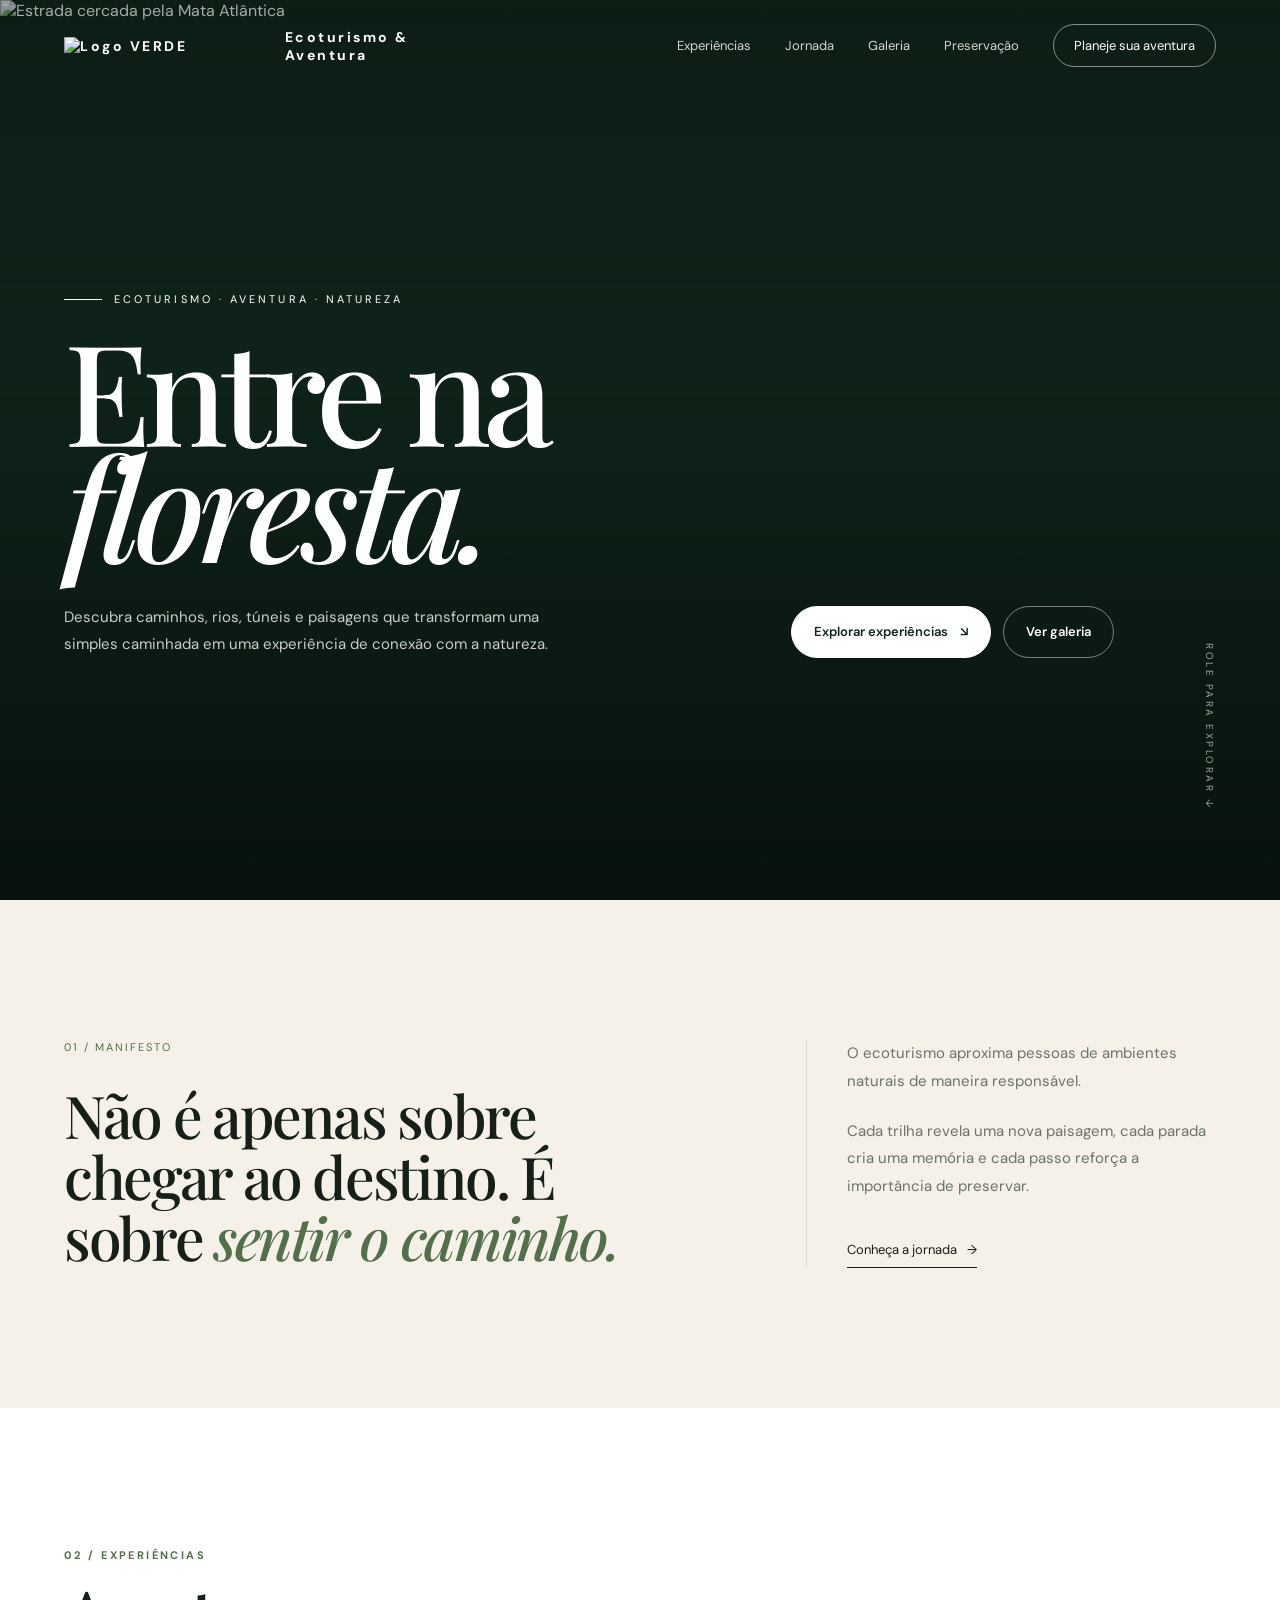
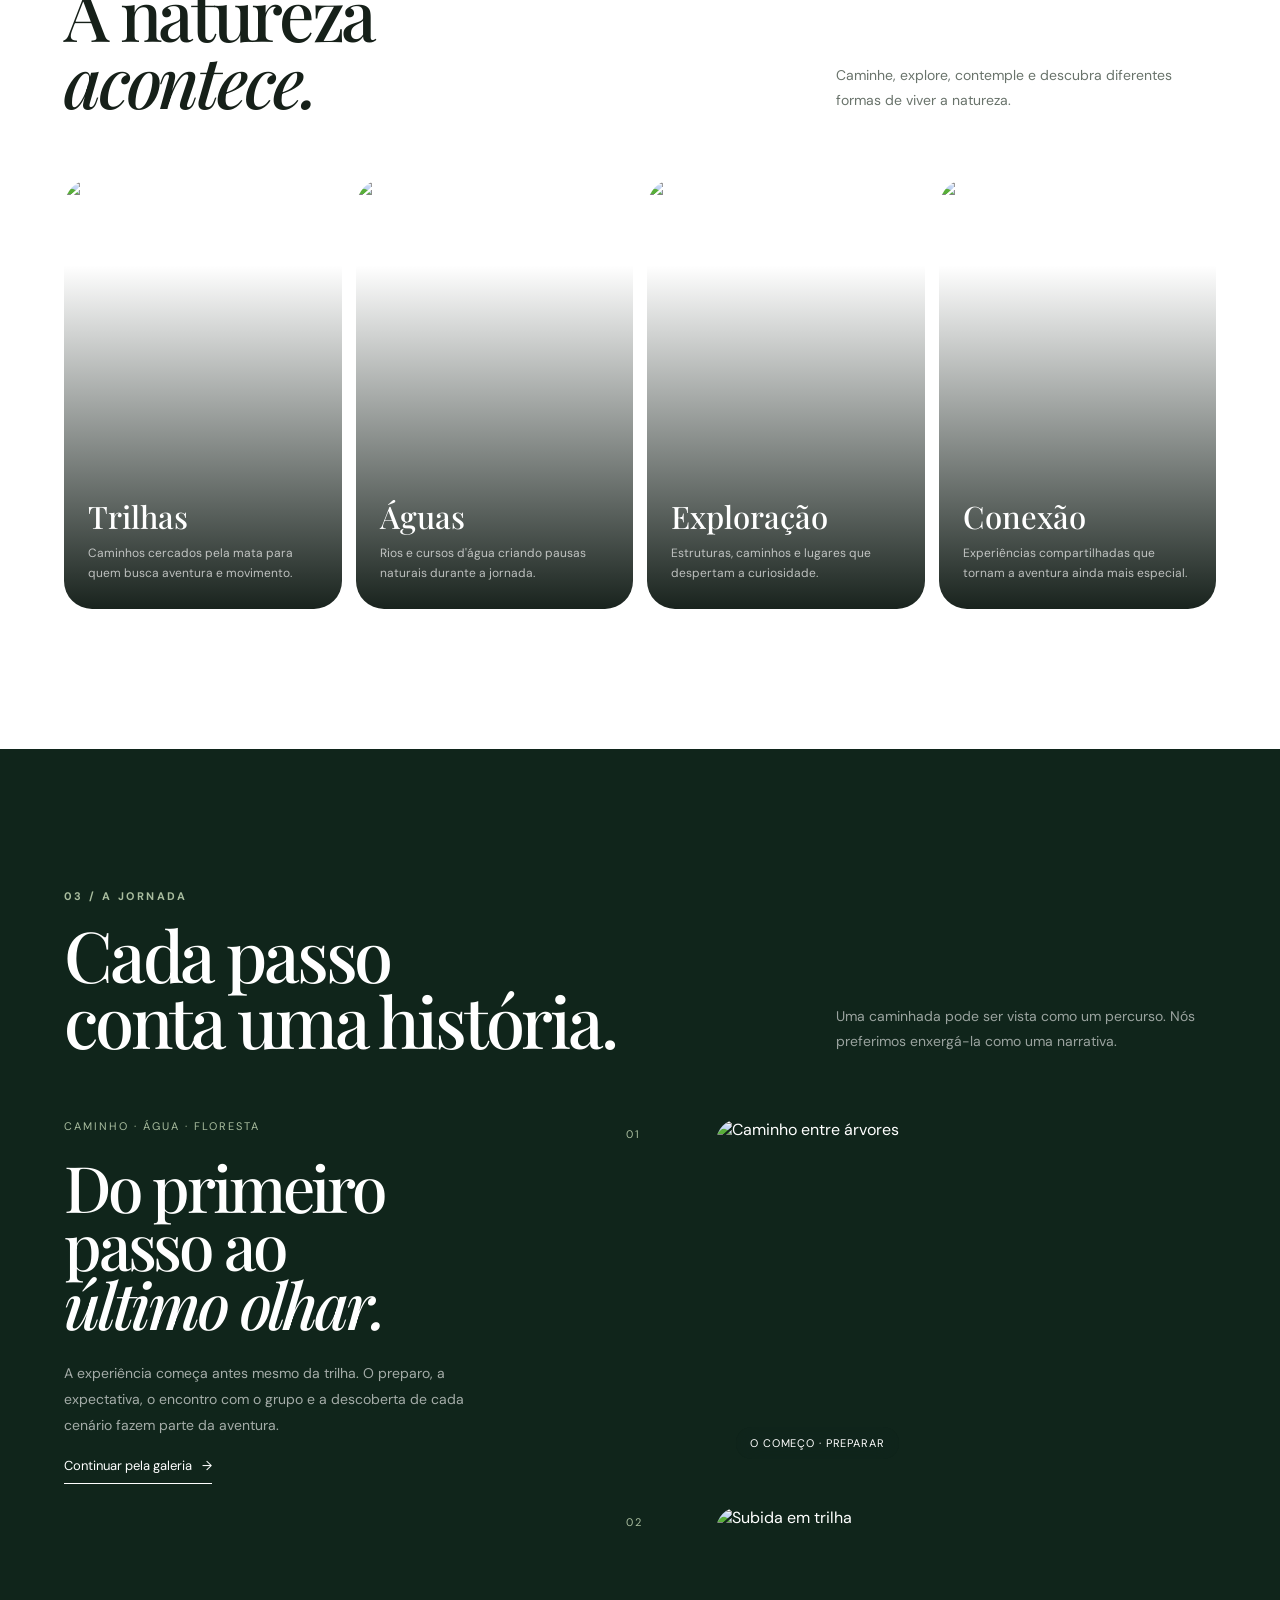
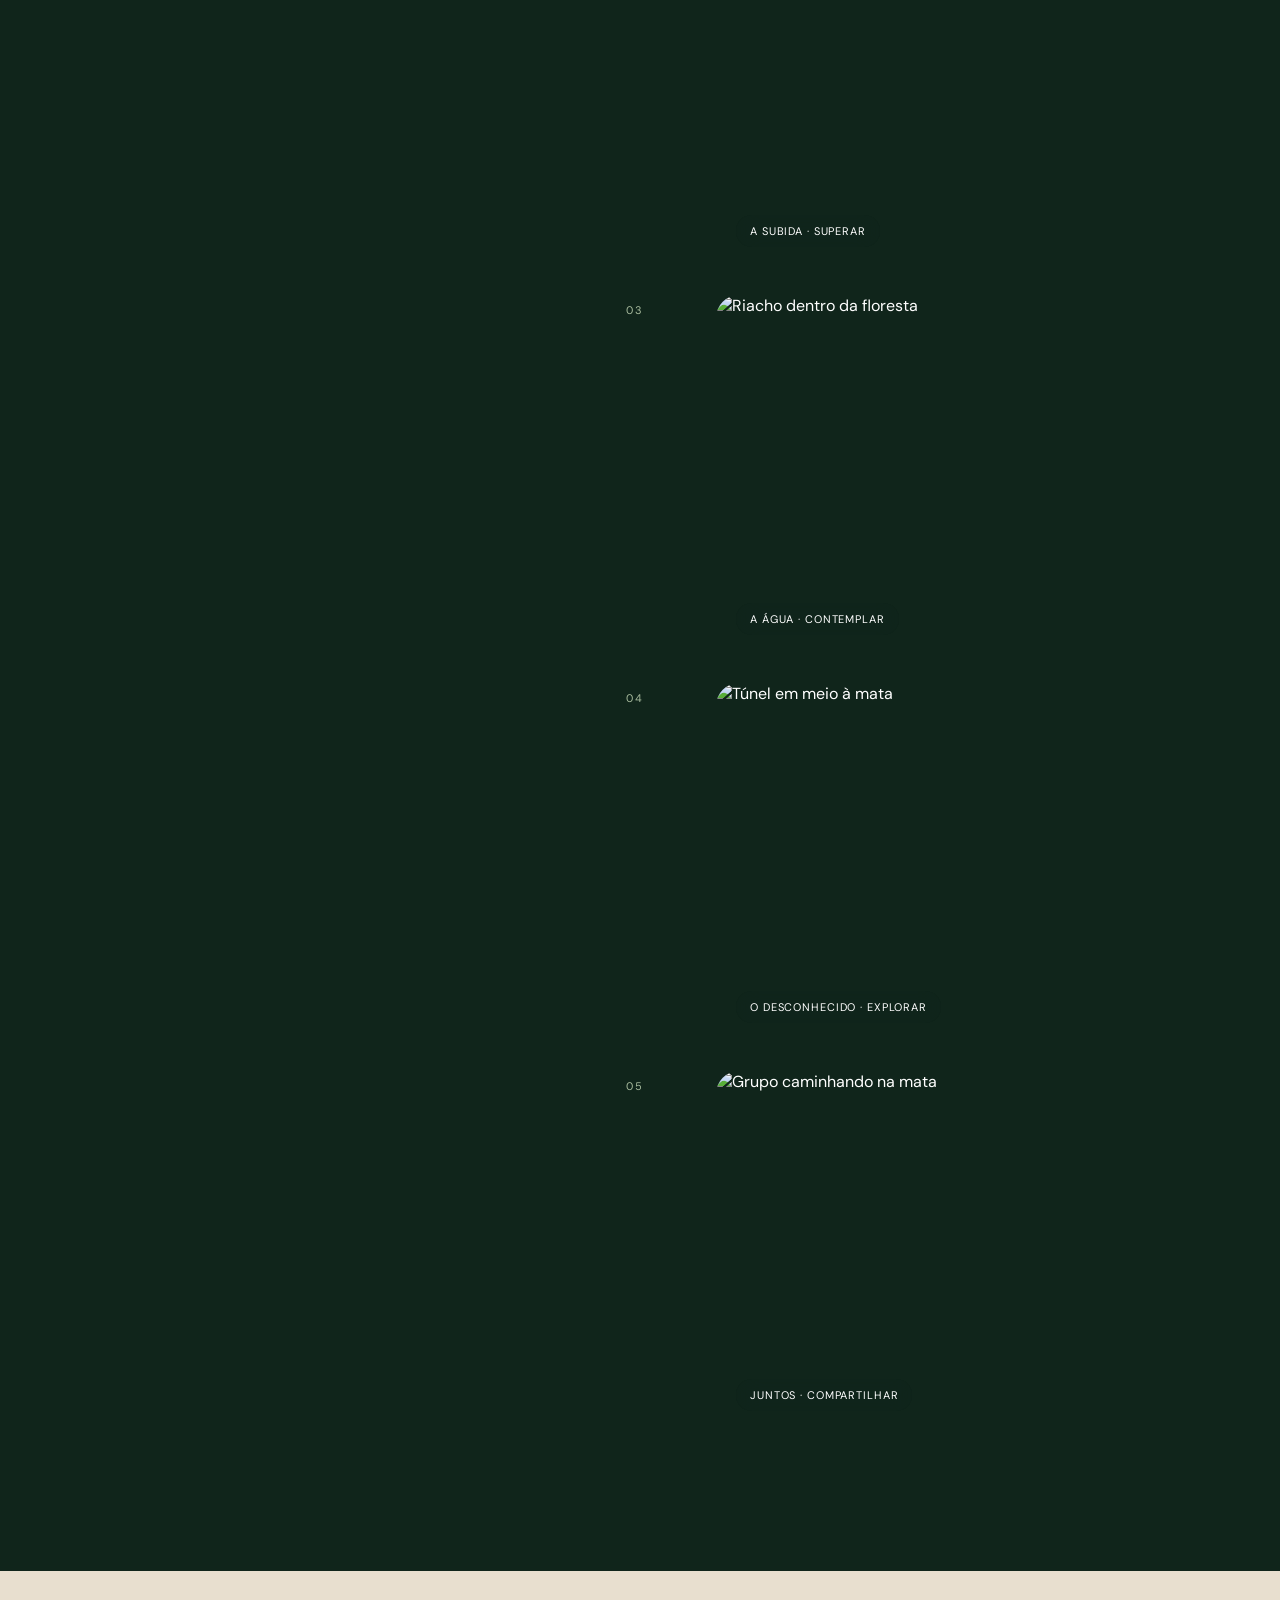
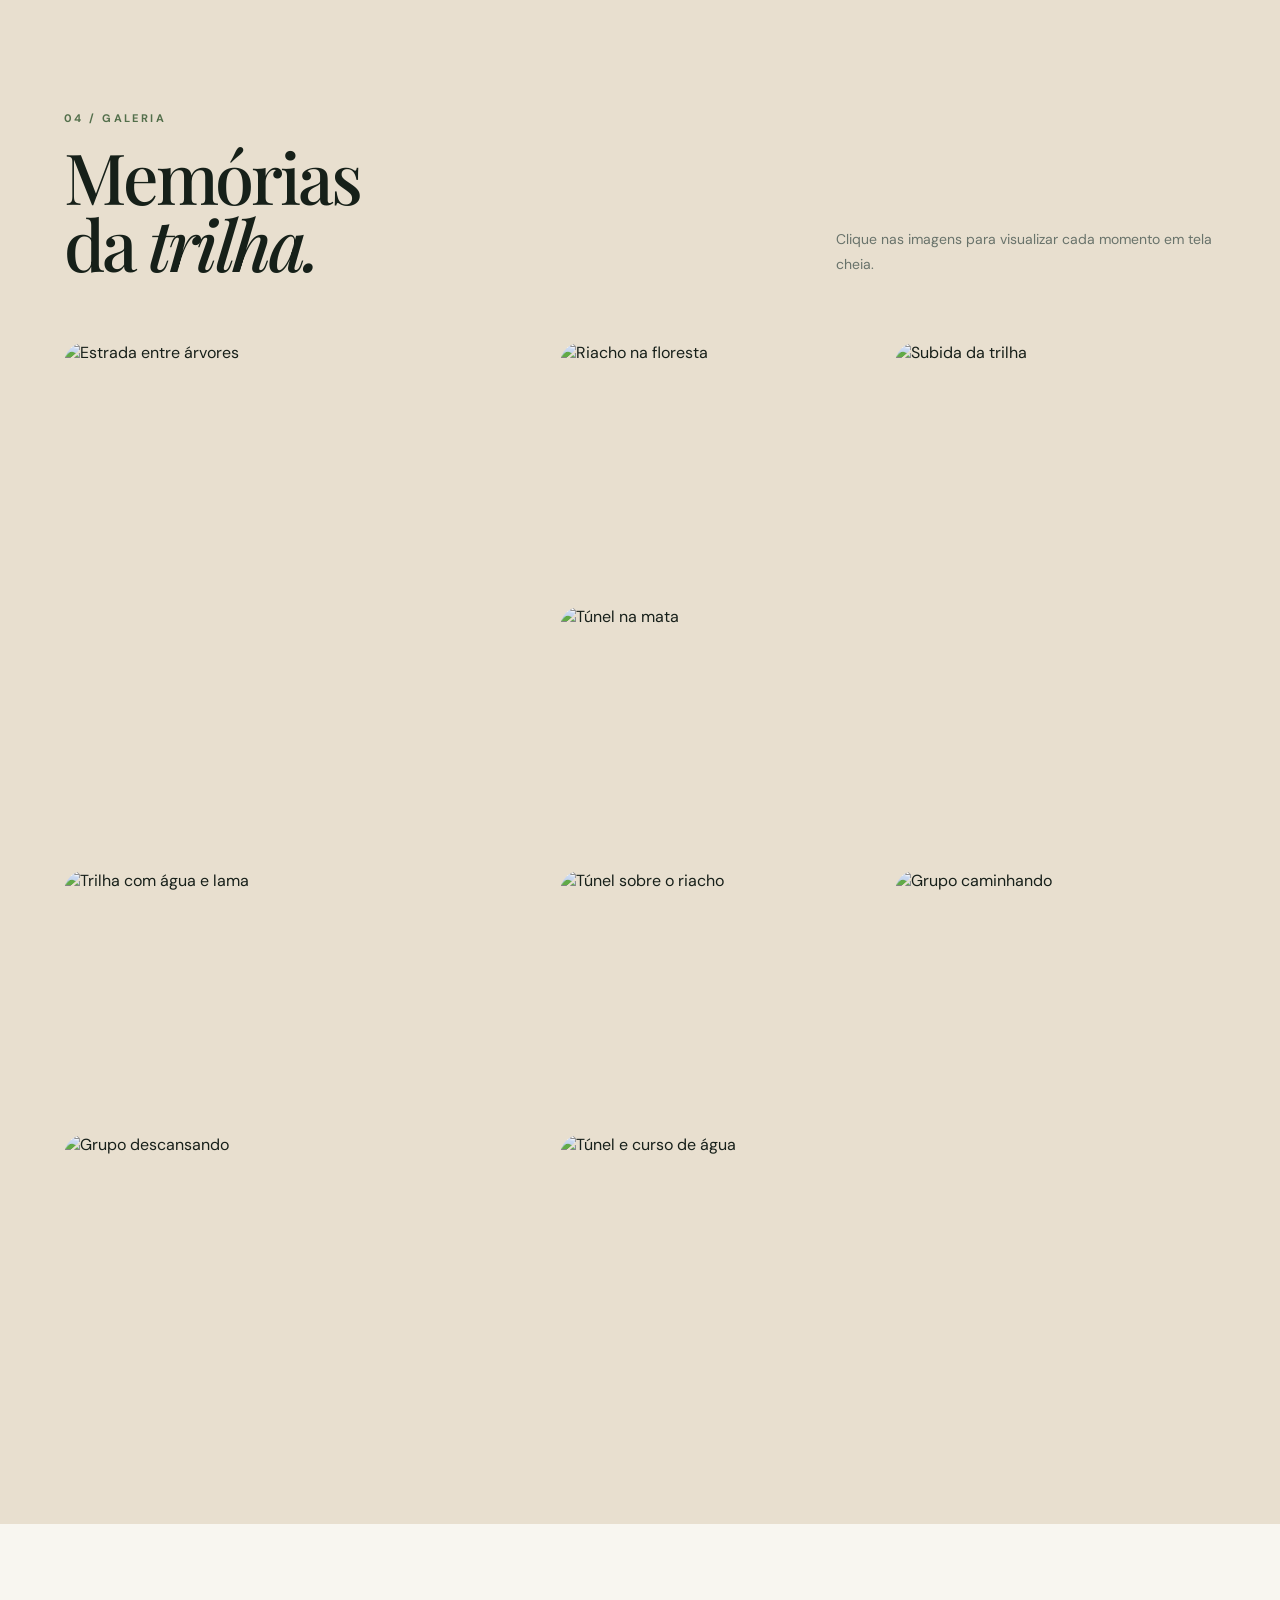
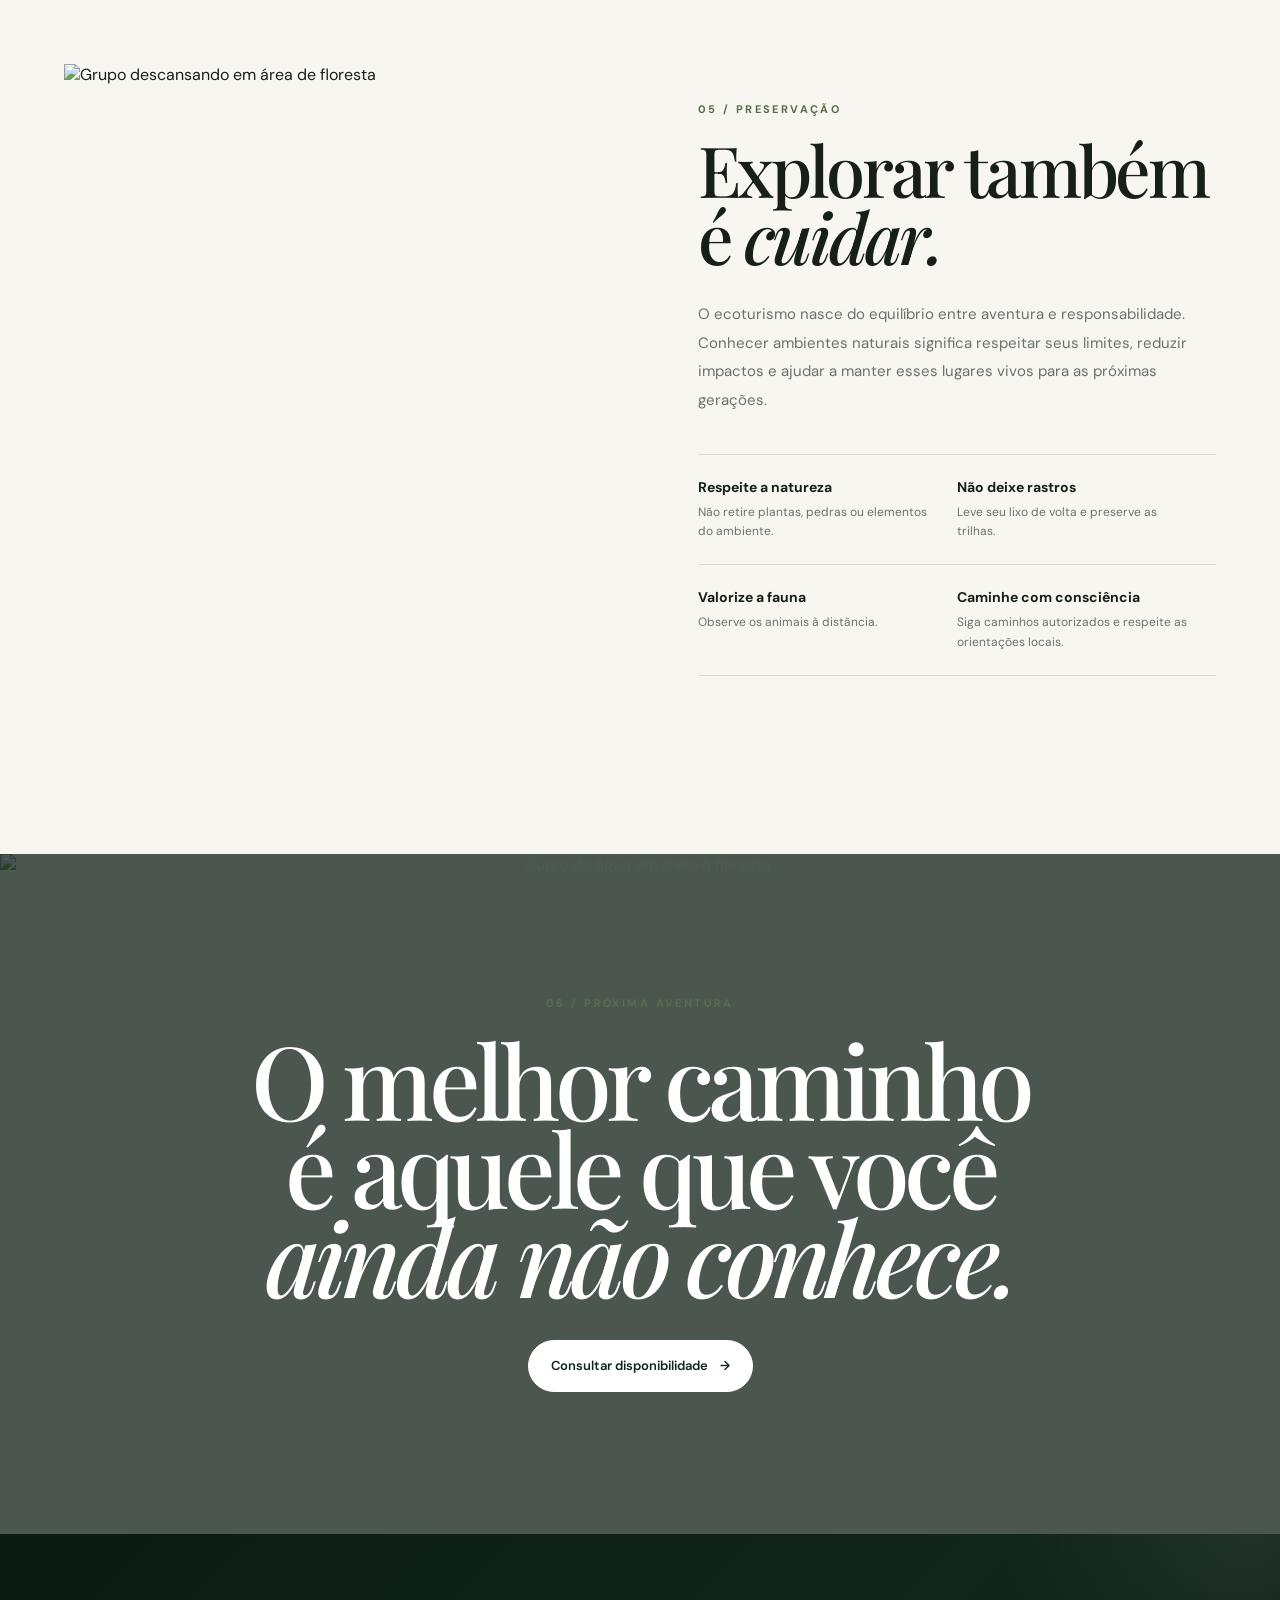
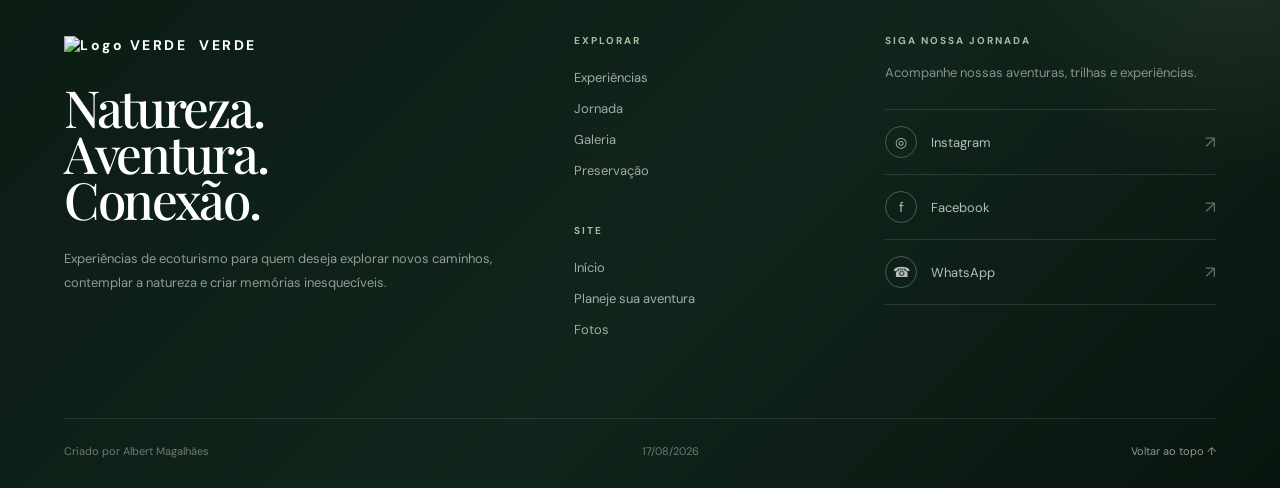
==== index.html @ 2cc03633 "Add files via upload" ====
<!DOCTYPE html>
<html lang="pt-BR">

<head>

  <meta charset="UTF-8">

  <meta name="viewport" content="width=device-width, initial-scale=1.0">

  <meta name="description"
    content="Explore experiências de ecoturismo, trilhas, aventura e natureza em meio à Mata Atlântica.">

  <meta name="theme-color" content="#10251b">

  <title>VERDE | Ecoturismo & Aventura</title>

  <!-- FONTES -->

  <link rel="preconnect" href="https://fonts.googleapis.com">

  <link rel="preconnect" href="https://fonts.gstatic.com" crossorigin>

  <link
    href="https://fonts.googleapis.com/css2?family=DM+Sans:wght@400;500;600;700&family=Playfair+Display:ital,wght@0,500;0,600;1,500;1,600&display=swap"
    rel="stylesheet">

  <!-- CSS -->

  <link rel="stylesheet" href="style.css">

</head>


<body>


  <!-- =====================================================
     HEADER
===================================================== -->

  <header class="header" id="header">

    <div class="container header-container">

      <a href="#inicio" class="logo">
        <img src="assets/images/logo_mobile.png" alt="Logo VERDE" class="logo-image">

        <span>Ecoturismo & Aventura
        </span>
      </a>


      <nav class="navigation" id="navigation">

        <a href="#experiencias">
          Experiências
        </a>

        <a href="#jornada">
          Jornada
        </a>

        <a href="#galeria">
          Galeria
        </a>

        <a href="#preservacao">
          Preservação
        </a>

        <a href="#" class="navigation-button" id="open-calendar">
          Planeje sua aventura
        </a>

      </nav>


      <button class="menu-button" id="menu-button" type="button" aria-label="Abrir menu" aria-expanded="false">
        ☰
      </button>

    </div>

  </header>



  <main>


    <!-- =====================================================
     HERO
===================================================== -->

    <section class="hero" id="inicio">

      <div class="hero-background">

        <img src="assets/images/trilha-01.jpeg" alt="Estrada cercada pela Mata Atlântica">

      </div>


      <div class="hero-overlay"></div>


      <div class="container hero-container">

        <div class="hero-content reveal">

          <span class="eyebrow">
            Ecoturismo · Aventura · Natureza
          </span>


          <h1>
            Entre na
            <br>
            <em>floresta.</em>
          </h1>


          <div class="hero-bottom">

            <p class="hero-description">
              Descubra caminhos, rios, túneis e paisagens
              que transformam uma simples caminhada em uma
              experiência de conexão com a natureza.
            </p>


            <div class="hero-actions">

              <a href="#experiencias" class="button button-primary">
                Explorar experiências
                <span>↘</span>
              </a>


              <a href="#galeria" class="button button-outline">
                Ver galeria
              </a>

            </div>

          </div>

        </div>

      </div>


      <div class="scroll-indicator">
        Role para explorar ↓
      </div>

    </section>



    <!-- =====================================================
     MANIFESTO
===================================================== -->

    <section class="manifesto">

      <div class="container manifesto-container reveal">

        <div class="manifesto-content">

          <span class="section-number">
            01 / MANIFESTO
          </span>


          <h2>
            Não é apenas sobre chegar ao destino.
            É sobre
            <em>sentir o caminho.</em>
          </h2>

        </div>


        <div class="manifesto-description">

          <p>
            O ecoturismo aproxima pessoas de ambientes
            naturais de maneira responsável.
          </p>

          <p>
            Cada trilha revela uma nova paisagem,
            cada parada cria uma memória e cada passo
            reforça a importância de preservar.
          </p>


          <a href="#jornada" class="text-link">
            Conheça a jornada
            <span>→</span>
          </a>

        </div>

      </div>

    </section>



    <!-- =====================================================
     EXPERIÊNCIAS
===================================================== -->

    <section class="experiences" id="experiencias">

      <div class="container">

        <div class="section-header reveal">

          <div>

            <span class="section-label">
              02 / Experiências
            </span>

            <h2 class="section-title">
              A natureza
              <br>
              <em>acontece.</em>
            </h2>

          </div>


          <p class="section-description">
            Caminhe, explore, contemple e descubra
            diferentes formas de viver a natureza.
          </p>

        </div>


        <div class="experience-grid">


          <article class="experience-card reveal">

            <div class="experience-image">

              <img src="assets/images/trilha-03.jpeg" alt="Caminhantes realizando uma trilha">

            </div>

            <div class="experience-overlay"></div>

            <span class="experience-number">
              01
            </span>

            <span class="experience-arrow">
              ↗
            </span>

            <div class="experience-content">

              <h3>Trilhas</h3>

              <p>
                Caminhos cercados pela mata para
                quem busca aventura e movimento.
              </p>

            </div>

          </article>



          <article class="experience-card reveal">

            <div class="experience-image">

              <img src="assets/images/trilha-02.jpeg" alt="Riacho em meio à floresta">

            </div>

            <div class="experience-overlay"></div>

            <span class="experience-number">
              02
            </span>

            <span class="experience-arrow">
              ↗
            </span>

            <div class="experience-content">

              <h3>Águas</h3>

              <p>
                Rios e cursos d'água criando pausas
                naturais durante a jornada.
              </p>

            </div>

          </article>



          <article class="experience-card reveal">

            <div class="experience-image">

              <img src="assets/images/trilha-04.jpeg" alt="Túnel em meio à vegetação">

            </div>

            <div class="experience-overlay"></div>

            <span class="experience-number">
              03
            </span>

            <span class="experience-arrow">
              ↗
            </span>

            <div class="experience-content">

              <h3>Exploração</h3>

              <p>
                Estruturas, caminhos e lugares
                que despertam a curiosidade.
              </p>

            </div>

          </article>



          <article class="experience-card reveal">

            <div class="experience-image">

              <img src="assets/images/trilha-07.jpeg" alt="Grupo caminhando pela floresta">

            </div>

            <div class="experience-overlay"></div>

            <span class="experience-number">
              04
            </span>

            <span class="experience-arrow">
              ↗
            </span>

            <div class="experience-content">

              <h3>Conexão</h3>

              <p>
                Experiências compartilhadas que
                tornam a aventura ainda mais especial.
              </p>

            </div>

          </article>

        </div>

      </div>

    </section>



    <!-- =====================================================
     JORNADA
===================================================== -->

    <section class="journey" id="jornada">

      <div class="container">

        <div class="section-header reveal">

          <div>

            <span class="section-label">
              03 / A Jornada
            </span>

            <h2 class="section-title">
              Cada passo
              <br>
              conta uma história.
            </h2>

          </div>


          <p class="section-description">
            Uma caminhada pode ser vista como um percurso.
            Nós preferimos enxergá-la como uma narrativa.
          </p>

        </div>


        <div class="journey-grid">


          <div class="journey-introduction reveal">

            <span class="journey-meta">
              CAMINHO · ÁGUA · FLORESTA
            </span>

            <h2>
              Do primeiro
              <br>
              passo ao
              <br>
              <em>último olhar.</em>
            </h2>

            <p>
              A experiência começa antes mesmo da trilha.
              O preparo, a expectativa, o encontro com o
              grupo e a descoberta de cada cenário fazem
              parte da aventura.
            </p>

            <a href="#galeria" class="journey-link">
              Continuar pela galeria
              <span>→</span>
            </a>

          </div>


          <div class="journey-timeline">


            <article class="journey-item">

              <span class="journey-number">01</span>

              <div class="journey-image">

                <img src="assets/images/trilha-01.jpeg" alt="Caminho entre árvores">

                <span>
                  O começo · Preparar
                </span>

              </div>

            </article>



            <article class="journey-item">

              <span class="journey-number">02</span>

              <div class="journey-image">

                <img src="assets/images/trilha-03.jpeg" alt="Subida em trilha">

                <span>
                  A subida · Superar
                </span>

              </div>

            </article>



            <article class="journey-item">

              <span class="journey-number">03</span>

              <div class="journey-image">

                <img src="assets/images/trilha-02.jpeg" alt="Riacho dentro da floresta">

                <span>
                  A água · Contemplar
                </span>

              </div>

            </article>



            <article class="journey-item">

              <span class="journey-number">04</span>

              <div class="journey-image">

                <img src="assets/images/trilha-04.jpeg" alt="Túnel em meio à mata">

                <span>
                  O desconhecido · Explorar
                </span>

              </div>

            </article>



            <article class="journey-item">

              <span class="journey-number">05</span>

              <div class="journey-image">

                <img src="assets/images/trilha-07.jpeg" alt="Grupo caminhando na mata">

                <span>
                  Juntos · Compartilhar
                </span>

              </div>

            </article>

          </div>

        </div>

      </div>

    </section>



    <!-- =====================================================
     GALERIA
===================================================== -->

    <section class="gallery" id="galeria">

      <div class="container">

        <div class="section-header reveal">

          <div>

            <span class="section-label">
              04 / Galeria
            </span>

            <h2 class="section-title">
              Memórias
              <br>
              da <em>trilha.</em>
            </h2>

          </div>


          <p class="section-description">
            Clique nas imagens para visualizar
            cada momento em tela cheia.
          </p>

        </div>


        <div class="gallery-grid">


          <figure class="gallery-item">

            <img src="assets/images/trilha-01.jpeg" alt="Estrada entre árvores">

            <figcaption>Caminho</figcaption>

          </figure>


          <figure class="gallery-item">

            <img src="assets/images/trilha-02.jpeg" alt="Riacho na floresta">

            <figcaption>Água</figcaption>

          </figure>


          <figure class="gallery-item">

            <img src="assets/images/trilha-03.jpeg" alt="Subida da trilha">

            <figcaption>Aventura</figcaption>

          </figure>


          <figure class="gallery-item">

            <img src="assets/images/trilha-04.jpeg" alt="Túnel na mata">

            <figcaption>Exploração</figcaption>

          </figure>


          <figure class="gallery-item">

            <img src="assets/images/trilha-05.jpeg" alt="Trilha com água e lama">

            <figcaption>Desafio</figcaption>

          </figure>


          <figure class="gallery-item">

            <img src="assets/images/trilha-06.jpeg" alt="Túnel sobre o riacho">

            <figcaption>Descoberta</figcaption>

          </figure>


          <figure class="gallery-item">

            <img src="assets/images/trilha-07.jpeg" alt="Grupo caminhando">

            <figcaption>Conexão</figcaption>

          </figure>


          <figure class="gallery-item">

            <img src="assets/images/trilha-08.jpeg" alt="Grupo descansando">

            <figcaption>Pausa</figcaption>

          </figure>


          <figure class="gallery-item">

            <img src="assets/images/trilha-09.jpeg" alt="Túnel e curso de água">

            <figcaption>Natureza</figcaption>

          </figure>

        </div>

      </div>

    </section>



    <!-- =====================================================
     PRESERVAÇÃO
===================================================== -->

    <section class="preservation" id="preservacao">

      <div class="container preservation-container">


        <div class="preservation-image reveal">

          <img src="assets/images/trilha-08.jpeg" alt="Grupo descansando em área de floresta">

        </div>


        <div class="preservation-content reveal">

          <span class="section-label">
            05 / Preservação
          </span>

          <h2 class="section-title">
            Explorar também é
            <em>cuidar.</em>
          </h2>

          <p>
            O ecoturismo nasce do equilíbrio entre aventura
            e responsabilidade. Conhecer ambientes naturais
            significa respeitar seus limites, reduzir impactos
            e ajudar a manter esses lugares vivos para as
            próximas gerações.
          </p>


          <div class="principles">


            <article class="principle">

              <h3>
                Respeite a natureza
              </h3>

              <p>
                Não retire plantas, pedras ou elementos
                do ambiente.
              </p>

            </article>


            <article class="principle">

              <h3>
                Não deixe rastros
              </h3>

              <p>
                Leve seu lixo de volta e preserve
                as trilhas.
              </p>

            </article>


            <article class="principle">

              <h3>
                Valorize a fauna
              </h3>

              <p>
                Observe os animais à distância.
              </p>

            </article>


            <article class="principle">

              <h3>
                Caminhe com consciência
              </h3>

              <p>
                Siga caminhos autorizados e respeite
                as orientações locais.
              </p>

            </article>

          </div>

        </div>

      </div>

    </section>



    <!-- =====================================================
     CTA
===================================================== -->

    <section class="cta">

      <div class="cta-background">

        <img src="assets/images/trilha-06.jpeg" alt="Curso de água em meio à floresta">

      </div>


      <div class="cta-overlay"></div>


      <div class="container cta-container">

        <span class="section-label">
          06 / Próxima aventura
        </span>


        <h2>
          O melhor caminho
          <br>
          é aquele que você
          <br>
          <em>ainda não conhece.</em>
        </h2>


        <button class="button button-primary" id="open-calendar-cta" type="button">
          Consultar disponibilidade
          <span>→</span>
        </button>

      </div>

    </section>

  </main>



  <!-- =====================================================
     FOOTER
===================================================== -->

<footer class="footer">

    <div class="container">

        <div class="footer-main">

            <!-- MARCA -->
            <div class="footer-brand">

                <a href="#inicio" class="logo">
                    <img
                        src="assets/images/logo.png"
                        alt="Logo VERDE"
                        class="logo-image"
                    >

                    <span>VERDE</span>
                </a>

                <h2>
                    Natureza.
                    <br>
                    Aventura.
                    <br>
                    Conexão.
                </h2>

                <p>
                    Experiências de ecoturismo para quem deseja
                    explorar novos caminhos, contemplar a natureza
                    e criar memórias inesquecíveis.
                </p>

            </div>


            <!-- NAVEGAÇÃO -->
            <div class="footer-navigation">

                <div class="footer-column">

                    <span class="footer-title">
                        Explorar
                    </span>

                    <a href="#experiencias">
                        Experiências
                    </a>

                    <a href="#jornada">
                        Jornada
                    </a>

                    <a href="#galeria">
                        Galeria
                    </a>

                    <a href="#preservacao">
                        Preservação
                    </a>

                </div>


                <div class="footer-column">

                    <span class="footer-title">
                        Site
                    </span>

                    <a href="#inicio">
                        Início
                    </a>

                    <a href="#contato">
                        Planeje sua aventura
                    </a>

                    <a href="#galeria">
                        Fotos
                    </a>

                </div>

            </div>


            <!-- REDES SOCIAIS -->
            <div class="footer-social">

                <span class="footer-title">
                    Siga nossa jornada
                </span>

                <p>
                    Acompanhe nossas aventuras,
                    trilhas e experiências.
                </p>


                <div class="social-links">

                    <a
                        href="https://www.instagram.com/omg_its_binho/"
                        target="_blank"
                        rel="noopener noreferrer"
                        aria-label="Instagram"
                        class="social-link"
                    >
                        <span class="social-icon">
                            ◎
                        </span>

                        <span>
                            Instagram
                        </span>

                        <span class="social-arrow">
                            ↗
                        </span>
                    </a>


                    <a
                        href="https://www.facebook.com/albert.magalhaes.927/?locale=pt_BR"
                        target="_blank"
                        rel="noopener noreferrer"
                        aria-label="Facebook"
                        class="social-link"
                    >
                        <span class="social-icon">
                            f
                        </span>

                        <span>
                            Facebook
                        </span>

                        <span class="social-arrow">
                            ↗
                        </span>
                    </a>


                  


                    <a
                        href="https://wa.me/5511940559800"
                        aria-label="WhatsApp"
                        class="social-link"
                    >
                        <span class="social-icon">
                            ☎
                        </span>

                        <span>
                            WhatsApp
                        </span>

                        <span class="social-arrow">
                            ↗
                        </span>
                    </a>

                </div>

            </div>

        </div>


        <!-- LINHA INFERIOR -->

        <div class="footer-bottom">

            <span>
                Criado por Albert Magalhães
            </span>

            <span>
                17/08/2026
            </span>

            <a href="#inicio">
                Voltar ao topo ↑
            </a>

        </div>

    </div>

</footer>

  <!-- =====================================================
     MODAL DO CALENDÁRIO
===================================================== -->

  <div class="calendar-modal" id="calendar-modal" aria-hidden="true">

    <div class="calendar-overlay" id="calendar-overlay"></div>


    <div class="calendar-modal-content" role="dialog" aria-modal="true" aria-labelledby="calendar-title">


      <!-- CABEÇALHO -->

      <div class="calendar-header">

        <div>

          <span class="calendar-eyebrow">
            VERDE · ECOTURISMO
          </span>

          <h2 id="calendar-title">
            Planeje sua aventura
          </h2>

          <p>
            Consulte os dias disponíveis para realizar
            nossa próxima trilha.
          </p>

        </div>


        <button type="button" class="calendar-close" id="calendar-close" aria-label="Fechar calendário">
          ×
        </button>

      </div>



      <!-- STATUS -->

      <div class="calendar-status">

        <div class="status-item">

          <span class="status-dot available"></span>

          <span>
            Disponível
          </span>

        </div>


        <div class="status-item">

          <span class="status-dot unavailable"></span>

          <span>
            Indisponível
          </span>

        </div>

      </div>



      <!-- CALENDÁRIO -->

      <div class="calendar-box">


        <div class="calendar-navigation">

          <button type="button" id="previous-month" class="calendar-nav-button" aria-label="Mês anterior">
            ‹
          </button>


          <div class="calendar-month" id="calendar-month">
          </div>


          <button type="button" id="next-month" class="calendar-nav-button" aria-label="Próximo mês">
            ›
          </button>

        </div>



        <!-- DIAS DA SEMANA -->

        <div class="weekdays">

          <span>DOM</span>
          <span>SEG</span>
          <span>TER</span>
          <span>QUA</span>
          <span>QUI</span>
          <span>SEX</span>
          <span>SÁB</span>

        </div>



        <!-- DIAS -->

        <div class="calendar-days" id="calendar-days">
        </div>


      </div>



      <!-- DATA SELECIONADA -->

      <div class="selected-date">

        <div>

          <span>
            DATA SELECIONADA
          </span>

          <strong id="selected-date-text">
            Selecione um dia disponível
          </strong>

        </div>


        <button type="button" id="confirm-date" class="calendar-confirm" disabled>
          Continuar
          <span>→</span>
        </button>

      </div>


    </div>

  </div>



  <!-- =====================================================
     LIGHTBOX
===================================================== -->

  <div class="lightbox" id="lightbox" aria-hidden="true">

    <button class="lightbox-close" id="lightbox-close" aria-label="Fechar imagem">
      ×
    </button>


    <button class="lightbox-prev" id="lightbox-prev" aria-label="Imagem anterior">
      ‹
    </button>


    <div class="lightbox-content">

      <img id="lightbox-image" src="" alt="">

      <span id="lightbox-caption"></span>

    </div>


    <button class="lightbox-next" id="lightbox-next" aria-label="Próxima imagem">
      ›
    </button>

  </div>



  <!-- JAVASCRIPT -->

  <script src="script.js"></script>

</body>

</html>
---- style.css ----
/* =========================================================
   VERDE — ECOTURISMO
   STYLE.CSS
========================================================= */

:root {

    --forest: #10251b;
    --forest-dark: #08150e;
    --forest-light: #183526;

    --moss: #536f4b;
    --sage: #a7b59b;

    --sand: #e8dfcf;
    --cream: #f5f1e9;

    --white: #ffffff;
    --black: #07100b;

    --ink: #162019;
    --muted: #69736b;

    --line: rgba(22, 32, 25, 0.12);

    --ease: cubic-bezier(.2,.8,.2,1);

    --radius: 28px;

}


/* =========================================================
   RESET
========================================================= */

* {
    margin: 0;
    padding: 0;
    box-sizing: border-box;
}

html {
    scroll-behavior: smooth;
    scroll-padding-top: 90px;
}

body {

    font-family: "DM Sans", sans-serif;

    color: var(--ink);

    background: var(--cream);

    overflow-x: hidden;

}

body.modal-open {
    overflow: hidden;
}

a {
    color: inherit;
    text-decoration: none;
}

button {
    border: none;
    outline: none;
    background: none;
    font: inherit;
    cursor: pointer;
}

img {
    width: 100%;
    height: 100%;
    display: block;
    object-fit: cover;
}

::selection {
    color: white;
    background: var(--forest);
}


/* =========================================================
   CONTAINER
========================================================= */

.container {
    width: min(1400px, 90%);
    margin: auto;
}


/* =========================================================
   HEADER
========================================================= */

.header {

    position: fixed;

    top: 0;
    left: 0;

    width: 100%;

    z-index: 1000;

    padding: 24px 0;

    color: white;

    transition:
        padding .4s var(--ease),
        background .4s var(--ease),
        box-shadow .4s var(--ease);

}

.header.scrolled {

    padding: 14px 0;

    background: rgba(16,37,27,.94);

    backdrop-filter: blur(18px);

    box-shadow:
        0 10px 40px rgba(0,0,0,.18);

}

.header-container {

    display: flex;

    align-items: center;

    justify-content: space-between;

}


/* =========================================================
   LOGO
========================================================= */

.logo {

    display: inline-flex;

    align-items: center;

    gap: 12px;

    font-size: 14px;

    font-weight: 700;

    letter-spacing: .18em;

}

.logo-icon {

    width: 36px;
    height: 36px;

    position: relative;

    display: grid;

    place-items: center;

    border: 1px solid rgba(255,255,255,.7);

    border-radius: 50%;

}

.logo-icon::before,
.logo-icon::after {

    content: "";

    position: absolute;

    width: 1px;
    height: 20px;

    background: currentColor;

}

.logo-icon::after {
    transform: rotate(90deg);
}


/* =========================================================
   NAVIGATION
========================================================= */

.navigation {

    display: flex;

    align-items: center;

    gap: 34px;

    font-size: 13px;

}

.navigation > a {

    position: relative;

    opacity: .82;

    transition: .3s ease;

}

.navigation > a:hover {
    opacity: 1;
}

.navigation > a:not(.navigation-button)::after {

    content: "";

    position: absolute;

    left: 0;
    bottom: -8px;

    width: 0;
    height: 1px;

    background: white;

    transition: width .3s var(--ease);

}

.navigation > a:hover::after {
    width: 100%;
}


/* =========================================================
   NAV CTA
========================================================= */

.navigation-button {

    padding: 12px 20px;

    border: 1px solid rgba(255,255,255,.5);

    border-radius: 100px;

    opacity: 1 !important;

    transition: .3s var(--ease);

}

.navigation-button:hover {

    color: var(--forest);

    background: white;

    transform: translateY(-2px);

}

.navigation-button::after {
    display: none !important;
}


/* =========================================================
   MOBILE MENU
========================================================= */

.menu-button {

    display: none;

    color: white;

    font-size: 28px;

    z-index: 1100;

}


/* =========================================================
   HERO
========================================================= */

.hero {

    position: relative;

    min-height: 100svh;

    display: flex;

    align-items: flex-end;

    padding-bottom: 90px;

    color: white;

    overflow: hidden;

}

.hero-background {

    position: absolute;

    inset: 0;

    background: var(--forest);

}

.hero-background img {

    transform: scale(1.08);

    filter:
        saturate(.78)
        contrast(.95);

    animation: heroZoom 12s ease forwards;

}

@keyframes heroZoom {

    to {
        transform: scale(1);
    }

}

.hero-overlay {

    position: absolute;

    inset: 0;

    background:
        linear-gradient(
            180deg,
            rgba(7,16,11,.35),
            rgba(7,16,11,.08) 40%,
            rgba(7,16,11,.9)
        );

}

.hero-container {

    position: relative;

    z-index: 2;

}

.hero-content {
    max-width: 1050px;
}

.eyebrow {

    display: flex;

    align-items: center;

    gap: 12px;

    margin-bottom: 25px;

    font-size: 11px;

    letter-spacing: .28em;

    text-transform: uppercase;

}

.eyebrow::before {

    content: "";

    width: 38px;
    height: 1px;

    background: currentColor;

}

.hero h1 {

    font-family: "Playfair Display", serif;

    font-size: clamp(4.5rem,11vw,10.5rem);

    font-weight: 500;

    line-height: .82;

    letter-spacing: -.055em;

}

.hero h1 em {
    font-style: italic;
}

.hero-bottom {

    display: flex;

    justify-content: space-between;

    align-items: flex-end;

    gap: 50px;

    margin-top: 42px;

}

.hero-description {

    max-width: 490px;

    color: rgba(255,255,255,.78);

    font-size: 15px;

    line-height: 1.8;

}

.hero-actions {

    display: flex;

    flex-wrap: wrap;

    gap: 12px;

}


/* =========================================================
   BUTTON
========================================================= */

.button {

    min-height: 52px;

    padding: 0 22px;

    display: inline-flex;

    align-items: center;

    justify-content: center;

    gap: 12px;

    border-radius: 100px;

    border: 1px solid rgba(255,255,255,.45);

    color: white;

    font-size: 13px;

    font-weight: 600;

    transition: .35s var(--ease);

}

.button:hover {
    transform: translateY(-4px);
}

.button-primary {

    color: var(--forest);

    background: white;

    border-color: white;

}

.button-primary:hover {

    color: white;

    background: transparent;

}

.button-outline:hover {

    color: var(--forest);

    background: white;

}


/* =========================================================
   SCROLL
========================================================= */

.scroll-indicator {

    position: absolute;

    right: 5%;

    bottom: 90px;

    writing-mode: vertical-rl;

    font-size: 10px;

    letter-spacing: .25em;

    text-transform: uppercase;

    opacity: .6;

}


/* =========================================================
   SECTIONS
========================================================= */

section {

    position: relative;

    padding: 140px 0;

}

.section-header {

    display: flex;

    align-items: flex-end;

    justify-content: space-between;

    gap: 50px;

    margin-bottom: 65px;

}

.section-label {

    display: block;

    margin-bottom: 18px;

    color: var(--moss);

    font-size: 11px;

    font-weight: 700;

    letter-spacing: .22em;

    text-transform: uppercase;

}

.section-title {

    max-width: 850px;

    font-family: "Playfair Display", serif;

    font-size: clamp(3rem,5.5vw,6rem);

    font-weight: 500;

    line-height: .95;

    letter-spacing: -.045em;

}

.section-title em {
    font-style: italic;
}

.section-description {

    max-width: 380px;

    color: var(--muted);

    font-size: 14px;

    line-height: 1.8;

}


/* =========================================================
   MANIFESTO
========================================================= */

.manifesto {
    background: var(--cream);
}

.manifesto-container {

    display: grid;

    grid-template-columns: 1.2fr .8fr;

    gap: 10vw;

    align-items: center;

}

.section-number {

    display: block;

    margin-bottom: 30px;

    color: var(--moss);

    font-size: 11px;

    letter-spacing: .18em;

}

.manifesto-content h2 {

    font-family: "Playfair Display", serif;

    font-size: clamp(2.7rem,4.6vw,5rem);

    font-weight: 500;

    line-height: 1.04;

    letter-spacing: -.04em;

}

.manifesto-content h2 em {

    color: var(--moss);

    font-style: italic;

}

.manifesto-description {

    padding-left: 40px;

    border-left: 1px solid var(--line);

}

.manifesto-description p {

    margin-bottom: 22px;

    color: var(--muted);

    font-size: 15px;

    line-height: 1.85;

}

.text-link,
.journey-link {

    display: inline-flex;

    gap: 10px;

    align-items: center;

    margin-top: 18px;

    padding-bottom: 9px;

    border-bottom: 1px solid currentColor;

    font-size: 13px;

    transition: gap .3s var(--ease);

}

.text-link:hover,
.journey-link:hover {
    gap: 17px;
}


/* =========================================================
   EXPERIENCES
========================================================= */

.experiences {
    background: white;
}

.experience-grid {

    display: grid;

    grid-template-columns: repeat(4,1fr);

    gap: 14px;

}

.experience-card {

    position: relative;

    min-height: 430px;

    overflow: hidden;

    border-radius: var(--radius);

    color: white;

    isolation: isolate;

}

.experience-image {

    position: absolute;

    inset: 0;

    z-index: -2;

}

.experience-image img {

    transition: transform .8s var(--ease);

}

.experience-card:hover .experience-image img {
    transform: scale(1.08);
}

.experience-overlay {

    position: absolute;

    inset: 0;

    z-index: -1;

    background:
        linear-gradient(
            180deg,
            transparent 20%,
            rgba(5,16,10,.92)
        );

}

.experience-number {

    position: absolute;

    top: 24px;
    left: 24px;

    font-size: 11px;

    letter-spacing: .18em;

}

.experience-arrow {

    position: absolute;

    top: 20px;
    right: 20px;

    width: 44px;
    height: 44px;

    display: grid;

    place-items: center;

    border: 1px solid rgba(255,255,255,.4);

    border-radius: 50%;

    transition: .4s var(--ease);

}

.experience-card:hover .experience-arrow {

    color: var(--forest);

    background: white;

    transform: rotate(45deg);

}

.experience-content {

    position: absolute;

    left: 24px;
    right: 24px;
    bottom: 25px;

}

.experience-content h3 {

    margin-bottom: 7px;

    font-family: "Playfair Display",serif;

    font-size: 31px;

    font-weight: 500;

}

.experience-content p {

    max-width: 280px;

    color: rgba(255,255,255,.68);

    font-size: 12px;

    line-height: 1.65;

}


/* =========================================================
   JOURNEY
========================================================= */

.journey {

    color: white;

    background: var(--forest);

}

.journey .section-label {
    color: #a9bd9f;
}

.journey .section-description {
    color: rgba(255,255,255,.58);
}

.journey-grid {

    display: grid;

    grid-template-columns: 1fr 1.25fr;

    gap: 90px;

}

.journey-introduction {

    position: sticky;

    top: 120px;

}

.journey-meta {

    display: block;

    margin-bottom: 25px;

    color: #a9bd9f;

    font-size: 11px;

    letter-spacing: .18em;

}

.journey-introduction h2 {

    margin-bottom: 28px;

    font-family: "Playfair Display",serif;

    font-size: clamp(3.2rem,5vw,5.8rem);

    font-weight: 500;

    line-height: .91;

    letter-spacing: -.05em;

}

.journey-introduction h2 em {
    font-style: italic;
}

.journey-introduction > p {

    max-width: 420px;

    color: rgba(255,255,255,.62);

    font-size: 14px;

    line-height: 1.85;

}

.journey-link {
    color: white;
}

.journey-timeline {

    display: flex;

    flex-direction: column;

    gap: 28px;

}

.journey-item {

    display: grid;

    grid-template-columns: 70px 1fr;

    gap: 20px;

}

.journey-number {

    padding-top: 8px;

    color: #a9bd9f;

    font-size: 11px;

    letter-spacing: .18em;

}

.journey-image {

    position: relative;

    min-height: 360px;

    overflow: hidden;

    border-radius: 23px;

}

.journey-image img {

    transition: transform .8s var(--ease);

}

.journey-item:hover .journey-image img {
    transform: scale(1.05);
}

.journey-image span {

    position: absolute;

    left: 20px;
    bottom: 20px;

    padding: 9px 14px;

    color: white;

    background: rgba(16,37,27,.78);

    backdrop-filter: blur(12px);

    border-radius: 100px;

    font-size: 11px;

    text-transform: uppercase;

    letter-spacing: .08em;

}


/* =========================================================
   GALERIA
========================================================= */

.gallery {
    background: var(--sand);
}

.gallery-grid {

    display: grid;

    grid-template-columns: 1.2fr .8fr .8fr;

    grid-auto-rows: 250px;

    gap: 14px;

}

.gallery-item {

    position: relative;

    overflow: hidden;

    margin: 0;

    border-radius: 22px;

    cursor: pointer;

}

.gallery-item:nth-child(1) {
    grid-row: span 2;
}

.gallery-item:nth-child(4) {
    grid-column: 2 / 4;
}

.gallery-item img {

    transition: transform .8s var(--ease);

    filter: saturate(.85);

}

.gallery-item:hover img {
    transform: scale(1.07);
}

.gallery-item::after {

    content: "";

    position: absolute;

    inset: 0;

    background:
        linear-gradient(
            180deg,
            transparent 50%,
            rgba(0,0,0,.55)
        );

    opacity: 0;

    transition: .4s ease;

}

.gallery-item:hover::after {
    opacity: 1;
}

.gallery-item figcaption {

    position: absolute;

    left: 20px;
    bottom: 18px;

    z-index: 2;

    color: white;

    font-size: 11px;

    text-transform: uppercase;

    letter-spacing: .15em;

    opacity: 0;

    transform: translateY(10px);

    transition: .35s var(--ease);

}

.gallery-item:hover figcaption {

    opacity: 1;

    transform: translateY(0);

}


/* =========================================================
   PRESERVAÇÃO
========================================================= */

.preservation {
    background: #f8f6f0;
}

.preservation-container {

    display: grid;

    grid-template-columns: 1fr 1fr;

    gap: 9vw;

    align-items: center;

}

.preservation-image {

    height: 650px;

    overflow: hidden;

    border-radius: 0 45% 0 45%;

}

.preservation-image img {

    filter: saturate(.82);

    transition: transform .9s var(--ease);

}

.preservation-image:hover img {
    transform: scale(1.04);
}

.preservation-content .section-title {
    margin: 20px 0 30px;
}

.preservation-content > p {

    max-width: 530px;

    color: var(--muted);

    font-size: 15px;

    line-height: 1.9;

}

.principles {

    display: grid;

    grid-template-columns: 1fr 1fr;

    margin-top: 40px;

    border-top: 1px solid var(--line);

}

.principle {

    padding: 23px 20px 23px 0;

    border-bottom: 1px solid var(--line);

}

.principle h3 {

    margin-bottom: 7px;

    font-size: 14px;

}

.principle p {

    color: var(--muted);

    font-size: 12px;

    line-height: 1.6;

}


/* =========================================================
   CTA
========================================================= */

.cta {

    min-height: 680px;

    display: grid;

    place-items: center;

    text-align: center;

    color: white;

    overflow: hidden;

}

.cta-background {

    position: absolute;

    inset: 0;

}

.cta-background img {

    filter: saturate(.65);

    transition: transform 1.2s var(--ease);

}

.cta:hover .cta-background img {
    transform: scale(1.04);
}

.cta-overlay {

    position: absolute;

    inset: 0;

    background: rgba(9,27,18,.72);

}

.cta-container {

    position: relative;

    z-index: 2;

}

.cta h2 {

    margin: 25px auto 40px;

    max-width: 1000px;

    font-family: "Playfair Display",serif;

    font-size: clamp(3.5rem,8vw,8rem);

    font-weight: 500;

    line-height: .86;

    letter-spacing: -.055em;

}

.cta h2 em {
    font-style: italic;
}


/* =========================================================
   FOOTER PREMIUM
========================================================= */

.footer {
    position: relative;

    padding: 100px 0 30px;

    color: var(--white);

    background:
        linear-gradient(
            135deg,
            #0b1b13 0%,
            #10251b 55%,
            #08150e 100%
        );

    overflow: hidden;
}


/* brilho decorativo */

.footer::before {
    content: "";

    position: absolute;

    width: 500px;
    height: 500px;

    right: -220px;
    top: -250px;

    border-radius: 50%;

    background:
        radial-gradient(
            circle,
            rgba(167, 181, 155, 0.12),
            transparent 70%
        );

    pointer-events: none;
}


/* =========================================================
   FOOTER MAIN
========================================================= */

.footer-main {

    display: grid;

    grid-template-columns:
        1.3fr
        0.7fr
        1fr;

    gap: 80px;

    padding-bottom: 80px;

}


/* =========================================================
   BRAND
========================================================= */

.footer-brand {
    max-width: 500px;
}

.footer-brand .logo {
    margin-bottom: 30px;
}

.footer-brand h2 {

    margin-bottom: 25px;

    font-family:
        "Playfair Display",
        serif;

    font-size:
        clamp(3rem, 4vw, 4.5rem);

    font-weight: 500;

    line-height: 0.9;

    letter-spacing: -0.045em;

}

.footer-brand p {

    max-width: 440px;

    color:
        rgba(255, 255, 255, 0.55);

    font-size: 13px;

    line-height: 1.8;

}


/* =========================================================
   FOOTER NAVEGAÇÃO
========================================================= */

.footer-navigation {

    display: grid;

    grid-template-columns: 1fr;

    gap: 45px;

    align-content: start;

}

.footer-column {

    display: flex;

    flex-direction: column;

    gap: 14px;

}

.footer-title {

    display: block;

    margin-bottom: 8px;

    color:
        #a9bd9f;

    font-size: 10px;

    font-weight: 700;

    text-transform: uppercase;

    letter-spacing: 0.2em;

}

.footer-column a {

    width: fit-content;

    color:
        rgba(255, 255, 255, 0.62);

    font-size: 13px;

    transition:
        color 0.3s ease,
        transform 0.3s var(--ease);

}

.footer-column a:hover {

    color: var(--white);

    transform:
        translateX(5px);

}


/* =========================================================
   REDES SOCIAIS
========================================================= */

.footer-social {

    max-width: 360px;

}

.footer-social > p {

    margin: 15px 0 25px;

    color:
        rgba(255, 255, 255, 0.5);

    font-size: 13px;

    line-height: 1.7;

}


/* =========================================================
   SOCIAL LINKS
========================================================= */

.social-links {

    display: flex;

    flex-direction: column;

    border-top:
        1px solid
        rgba(255, 255, 255, 0.12);

}


.social-link {

    position: relative;

    display: grid;

    grid-template-columns:
        34px
        1fr
        auto;

    align-items: center;

    gap: 12px;

    padding: 16px 0;

    border-bottom:
        1px solid
        rgba(255, 255, 255, 0.12);

    color:
        rgba(255, 255, 255, 0.7);

    font-size: 13px;

    transition:
        color 0.3s ease,
        padding 0.35s var(--ease);

}


.social-link:hover {

    padding-left: 8px;

    color: var(--white);

}


/* =========================================================
   ÍCONE SOCIAL
========================================================= */

.social-icon {

    width: 32px;
    height: 32px;

    display: grid;

    place-items: center;

    border:
        1px solid
        rgba(255, 255, 255, 0.25);

    border-radius: 50%;

    font-size: 14px;

    transition:
        background 0.3s ease,
        color 0.3s ease,
        transform 0.3s var(--ease);

}

.social-link:hover .social-icon {

    background: var(--white);

    color: var(--forest);

    transform:
        rotate(-8deg)
        scale(1.08);

}


/* =========================================================
   SETA
========================================================= */

.social-arrow {

    font-size: 17px;

    opacity: 0.5;

    transition:
        opacity 0.3s ease,
        transform 0.3s var(--ease);

}

.social-link:hover .social-arrow {

    opacity: 1;

    transform:
        translate(4px, -4px);

}


/* =========================================================
   FOOTER BOTTOM
========================================================= */

.footer-bottom {

    display: flex;

    align-items: center;

    justify-content: space-between;

    gap: 20px;

    padding-top: 25px;

    border-top:
        1px solid
        rgba(255, 255, 255, 0.1);

    color:
        rgba(255, 255, 255, 0.4);

    font-size: 11px;

}

.footer-bottom a {

    color:
        rgba(255, 255, 255, 0.55);

    transition:
        color 0.3s ease;

}

.footer-bottom a:hover {

    color: var(--white);

}



/* =========================================================
   REVEAL
========================================================= */

.reveal {

    opacity: 0;

    transform: translateY(35px);

    transition:
        opacity .9s var(--ease),
        transform .9s var(--ease);

}

.reveal.visible {

    opacity: 1;

    transform: translateY(0);

}


/* =========================================================
   CALENDÁRIO — MODAL
========================================================= */

.calendar-modal {

    position: fixed;

    inset: 0;

    z-index: 5000;

    display: flex;

    align-items: center;

    justify-content: center;

    padding: 25px;

    visibility: hidden;

    opacity: 0;

    pointer-events: none;

    transition:
        opacity .35s ease,
        visibility .35s ease;

}

.calendar-modal.active {

    visibility: visible;

    opacity: 1;

    pointer-events: auto;

}

.calendar-overlay {

    position: absolute;

    inset: 0;

    background: rgba(4,12,8,.78);

    backdrop-filter: blur(12px);

}


/* =========================================================
   CALENDÁRIO CONTAINER
========================================================= */

.calendar-modal-content {

    position: relative;

    z-index: 2;

    width: min(700px,100%);

    max-height: 92vh;

    overflow-y: auto;

    padding: 35px;

    border-radius: 30px;

    color: var(--ink);

    background: #f8f5ed;

    box-shadow:
        0 40px 100px rgba(0,0,0,.4);

    transform: translateY(30px) scale(.97);

    transition: transform .4s var(--ease);

}

.calendar-modal.active .calendar-modal-content {

    transform:
        translateY(0)
        scale(1);

}


/* =========================================================
   CALENDÁRIO HEADER
========================================================= */

.calendar-header {

    display: flex;

    justify-content: space-between;

    gap: 25px;

}

.calendar-eyebrow {

    display: block;

    margin-bottom: 10px;

    color: var(--moss);

    font-size: 10px;

    font-weight: 700;

    letter-spacing: .2em;

}

.calendar-header h2 {

    font-family: "Playfair Display",serif;

    font-size: clamp(2.1rem,5vw,3.4rem);

    font-weight: 500;

    line-height: 1;

}

.calendar-header p {

    max-width: 480px;

    margin-top: 13px;

    color: var(--muted);

    font-size: 13px;

    line-height: 1.7;

}

.calendar-close {

    flex-shrink: 0;

    width: 46px;

    height: 46px;

    display: grid;

    place-items: center;

    border: 1px solid rgba(16,37,27,.2);

    border-radius: 50%;

    color: var(--forest);

    font-size: 30px;

    line-height: 1;

    transition: .3s var(--ease);

}

.calendar-close:hover {

    color: white;

    background: var(--forest);

    transform: rotate(90deg);

}


/* =========================================================
   STATUS
========================================================= */

.calendar-status {

    display: flex;

    gap: 25px;

    margin: 28px 0 20px;

    padding-top: 20px;

    border-top: 1px solid var(--line);

}

.status-item {

    display: flex;

    align-items: center;

    gap: 8px;

    color: #38423b;

    font-size: 12px;

    font-weight: 600;

}

.status-dot {

    width: 10px;
    height: 10px;

    border-radius: 50%;

}

.status-dot.available {
    background: #5c8d55;
}

.status-dot.unavailable {
    background: #c9c9c4;
}


/* =========================================================
   CALENDAR BOX
========================================================= */

.calendar-box {

    padding: 22px;

    border: 1px solid rgba(16,37,27,.1);

    border-radius: 22px;

    background: white;

}


/* =========================================================
   CALENDAR NAVIGATION
========================================================= */

.calendar-navigation {

    display: grid;

    grid-template-columns: 45px 1fr 45px;

    align-items: center;

    gap: 15px;

    margin-bottom: 22px;

}

.calendar-month {

    text-align: center;

    color: var(--forest);

    font-family: "Playfair Display",serif;

    font-size: 25px;

    font-weight: 600;

    text-transform: capitalize;

}

.calendar-nav-button {

    width: 44px;
    height: 44px;

    display: grid;

    place-items: center;

    border: 1px solid rgba(16,37,27,.15);

    border-radius: 50%;

    color: var(--forest);

    font-size: 28px;

    transition: .25s ease;

}

.calendar-nav-button:hover {

    color: white;

    background: var(--forest);

}


/* =========================================================
   DIAS DA SEMANA
========================================================= */

.weekdays {

    display: grid;

    grid-template-columns: repeat(7,1fr);

    gap: 6px;

    margin-bottom: 8px;

}

.weekdays span {

    display: flex;

    align-items: center;

    justify-content: center;

    min-height: 38px;

    color: var(--forest);

    font-size: 11px;

    font-weight: 800;

    letter-spacing: .08em;

}


/* =========================================================
   DIAS
========================================================= */

.calendar-days {

    display: grid;

    grid-template-columns: repeat(7,1fr);

    gap: 6px;

}

.calendar-day {

    min-height: 58px;

    display: flex;

    align-items: center;

    justify-content: center;

    border: 1px solid transparent;

    border-radius: 12px;

    color: #17231b;

    background: #f4f4ef;

    font-size: 15px;

    font-weight: 700;

    transition: .25s var(--ease);

}

.calendar-day.empty {

    background: transparent;

    pointer-events: none;

}

.calendar-day.unavailable {

    color: #a5a7a2;

    background: #e8e8e3;

    cursor: not-allowed;

    text-decoration: line-through;

}

.calendar-day.available {

    color: #17301f;

    background: #e3efdf;

    border-color: rgba(83,111,75,.2);

    cursor: pointer;

}

.calendar-day.available:hover {

    color: white;

    background: var(--forest);

    transform: translateY(-3px);

    box-shadow:
        0 8px 20px rgba(16,37,27,.2);

}

.calendar-day.selected {

    color: white;

    background: var(--forest);

    border-color: var(--forest);

    box-shadow:
        0 8px 22px rgba(16,37,27,.25);

    transform: scale(1.03);

}

.calendar-day.today {

    position: relative;

}

.calendar-day.today::after {

    content: "";

    position: absolute;

    bottom: 6px;

    width: 4px;
    height: 4px;

    border-radius: 50%;

    background: var(--moss);

}


/* =========================================================
   SELECTED DATE
========================================================= */

.selected-date {

    display: flex;

    align-items: center;

    justify-content: space-between;

    gap: 20px;

    margin-top: 20px;

    padding: 18px 20px;

    border-radius: 18px;

    background: var(--forest);

    color: white;

}

.selected-date span {

    display: block;

    margin-bottom: 5px;

    color: #a9bd9f;

    font-size: 9px;

    font-weight: 700;

    letter-spacing: .15em;

}

.selected-date strong {

    font-size: 14px;

}

.calendar-confirm {

    min-height: 45px;

    padding: 0 17px;

    display: flex;

    align-items: center;

    gap: 10px;

    border-radius: 100px;

    color: var(--forest);

    background: white;

    font-size: 12px;

    font-weight: 700;

    transition: .3s ease;

}

.calendar-confirm:hover:not(:disabled) {

    transform: translateY(-2px);

}

.calendar-confirm:disabled {

    opacity: .35;

    cursor: not-allowed;

}


/* =========================================================
   LIGHTBOX
========================================================= */

.lightbox {

    position: fixed;

    inset: 0;

    z-index: 6000;

    display: flex;

    align-items: center;

    justify-content: center;

    padding: 40px;

    background: rgba(0,0,0,.92);

    visibility: hidden;

    opacity: 0;

    pointer-events: none;

    transition: .35s ease;

}

.lightbox.active {

    visibility: visible;

    opacity: 1;

    pointer-events: auto;

}

.lightbox-content {

    max-width: min(1100px,90vw);

    max-height: 85vh;

    text-align: center;

}

.lightbox-content img {

    width: auto;

    height: auto;

    max-width: 100%;

    max-height: 78vh;

    object-fit: contain;

    border-radius: 15px;

    box-shadow:
        0 30px 100px rgba(0,0,0,.5);

}

.lightbox-content span {

    display: block;

    margin-top: 15px;

    color: white;

    font-size: 12px;

    text-transform: uppercase;

    letter-spacing: .15em;

}

.lightbox-close,
.lightbox-prev,
.lightbox-next {

    position: absolute;

    z-index: 2;

    width: 50px;
    height: 50px;

    display: grid;

    place-items: center;

    color: white;

    border: 1px solid rgba(255,255,255,.3);

    border-radius: 50%;

    font-size: 30px;

    transition: .3s ease;

}

.lightbox-close {

    top: 25px;
    right: 25px;

}

.lightbox-prev {

    left: 25px;

}

.lightbox-next {

    right: 25px;

}

.lightbox-close:hover,
.lightbox-prev:hover,
.lightbox-next:hover {

    color: var(--forest);

    background: white;

}


/* =========================================================
   TABLET
========================================================= */

@media(max-width:1100px) {

    .experience-grid {
        grid-template-columns: repeat(2,1fr);
    }

    .manifesto-container,
    .preservation-container {
        grid-template-columns: 1fr;
        gap: 60px;
    }

    .journey-grid {
        grid-template-columns: 1fr;
        gap: 70px;
    }

    .journey-introduction {
        position: static;
    }

}


/* =========================================================
   MOBILE
========================================================= */

@media(max-width:800px) {

    section {
        padding: 100px 0;
    }

    .section-header {
        display: block;
        margin-bottom: 45px;
    }

    .section-description {
        margin-top: 25px;
    }


    /* MENU */

    .navigation {

        position: fixed;

        inset: 0;

        display: flex;

        flex-direction: column;

        justify-content: center;

        align-items: center;

        gap: 28px;

        background: var(--forest);

        font-size: 22px;

        opacity: 0;

        visibility: hidden;

        transform: translateY(-20px);

        transition: .35s var(--ease);

    }

    .navigation.open {

        opacity: 1;

        visibility: visible;

        transform: translateY(0);

    }

    .menu-button {
        display: block;
    }


    /* HERO */

    .hero {
        padding-bottom: 65px;
    }

    .hero h1 {
        font-size: clamp(4rem,17vw,7rem);
    }

    .hero-bottom {

        flex-direction: column;

        align-items: flex-start;

    }


    /* EXPERIENCES */

    .experience-grid {
        grid-template-columns: 1fr;
    }


    /* GALLERY */

    .gallery-grid {

        grid-template-columns: 1fr 1fr;

        grid-auto-rows: 210px;

    }

    .gallery-item:nth-child(1) {
        grid-row: span 2;
    }

    .gallery-item:nth-child(4) {
        grid-column: 1 / 3;
    }


    /* FOOTER */

    .footer-top {
        flex-direction: column;
    }


    /* CALENDAR */

    .calendar-modal {
        padding: 12px;
    }

    .calendar-modal-content {

        padding: 22px;

        max-height: 94vh;

        border-radius: 24px;

    }

    .calendar-header h2 {
        font-size: 32px;
    }

    .calendar-box {
        padding: 12px;
    }

    .calendar-day {

        min-height: 48px;

        font-size: 14px;

    }

}


/* =========================================================
   MOBILE SMALL
========================================================= */

@media(max-width:600px) {

    section {
        padding: 80px 0;
    }

    .hero h1 {
        font-size: clamp(3.8rem,19vw,6rem);
    }

    .hero-actions {

        width: 100%;

        flex-direction: column;

    }

    .hero-actions .button {
        width: 100%;
    }

    .gallery-grid {

        grid-template-columns: 1fr;

        grid-auto-rows: 270px;

    }

    .gallery-item:nth-child(1),
    .gallery-item:nth-child(4) {

        grid-row: auto;

        grid-column: auto;

    }


    /* CALENDAR */

    .calendar-header {

        gap: 12px;

    }

    .calendar-header h2 {

        font-size: 27px;

    }

    .calendar-header p {

        font-size: 12px;

    }

    .calendar-close {

        width: 40px;
        height: 40px;

        font-size: 25px;

    }

    .calendar-status {

        gap: 15px;

    }

    .status-item {

        font-size: 10px;

    }

    .calendar-navigation {

        grid-template-columns: 38px 1fr 38px;

        gap: 8px;

    }

    .calendar-nav-button {

        width: 38px;
        height: 38px;

    }

    .calendar-month {

        font-size: 21px;

    }

    .weekdays {

        gap: 3px;

    }

    .weekdays span {

        min-height: 32px;

        font-size: 9px;

    }

    .calendar-days {

        gap: 3px;

    }

    .calendar-day {

        min-height: 43px;

        border-radius: 9px;

        font-size: 13px;

    }

    .selected-date {

        flex-direction: column;

        align-items: stretch;

    }

    .calendar-confirm {

        width: 100%;

        justify-content: center;

    }

}


/* =========================================================
   REDUÇÃO DE MOVIMENTO
========================================================= */

@media(prefers-reduced-motion:reduce) {

    *,
    *::before,
    *::after {

        animation-duration: .01ms !important;

        animation-iteration-count: 1 !important;

        transition-duration: .01ms !important;

        scroll-behavior: auto !important;

    }

}
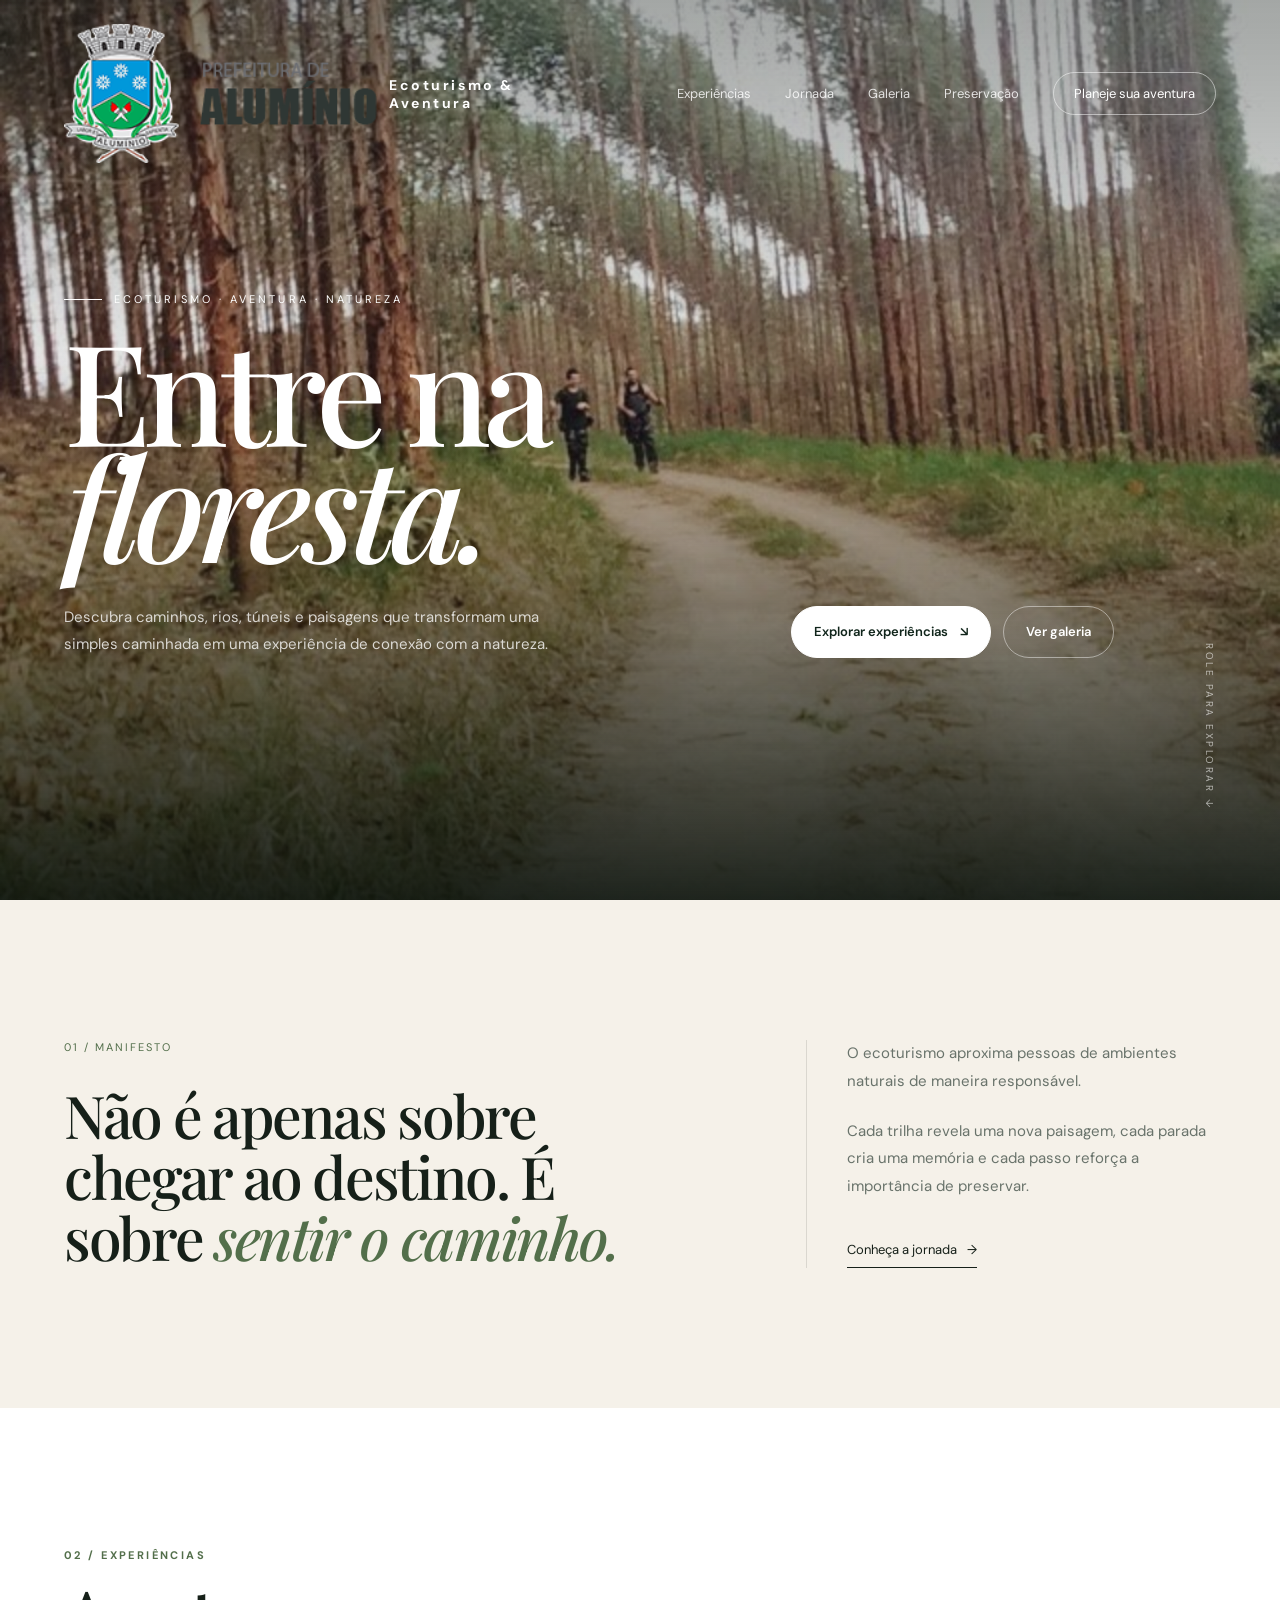
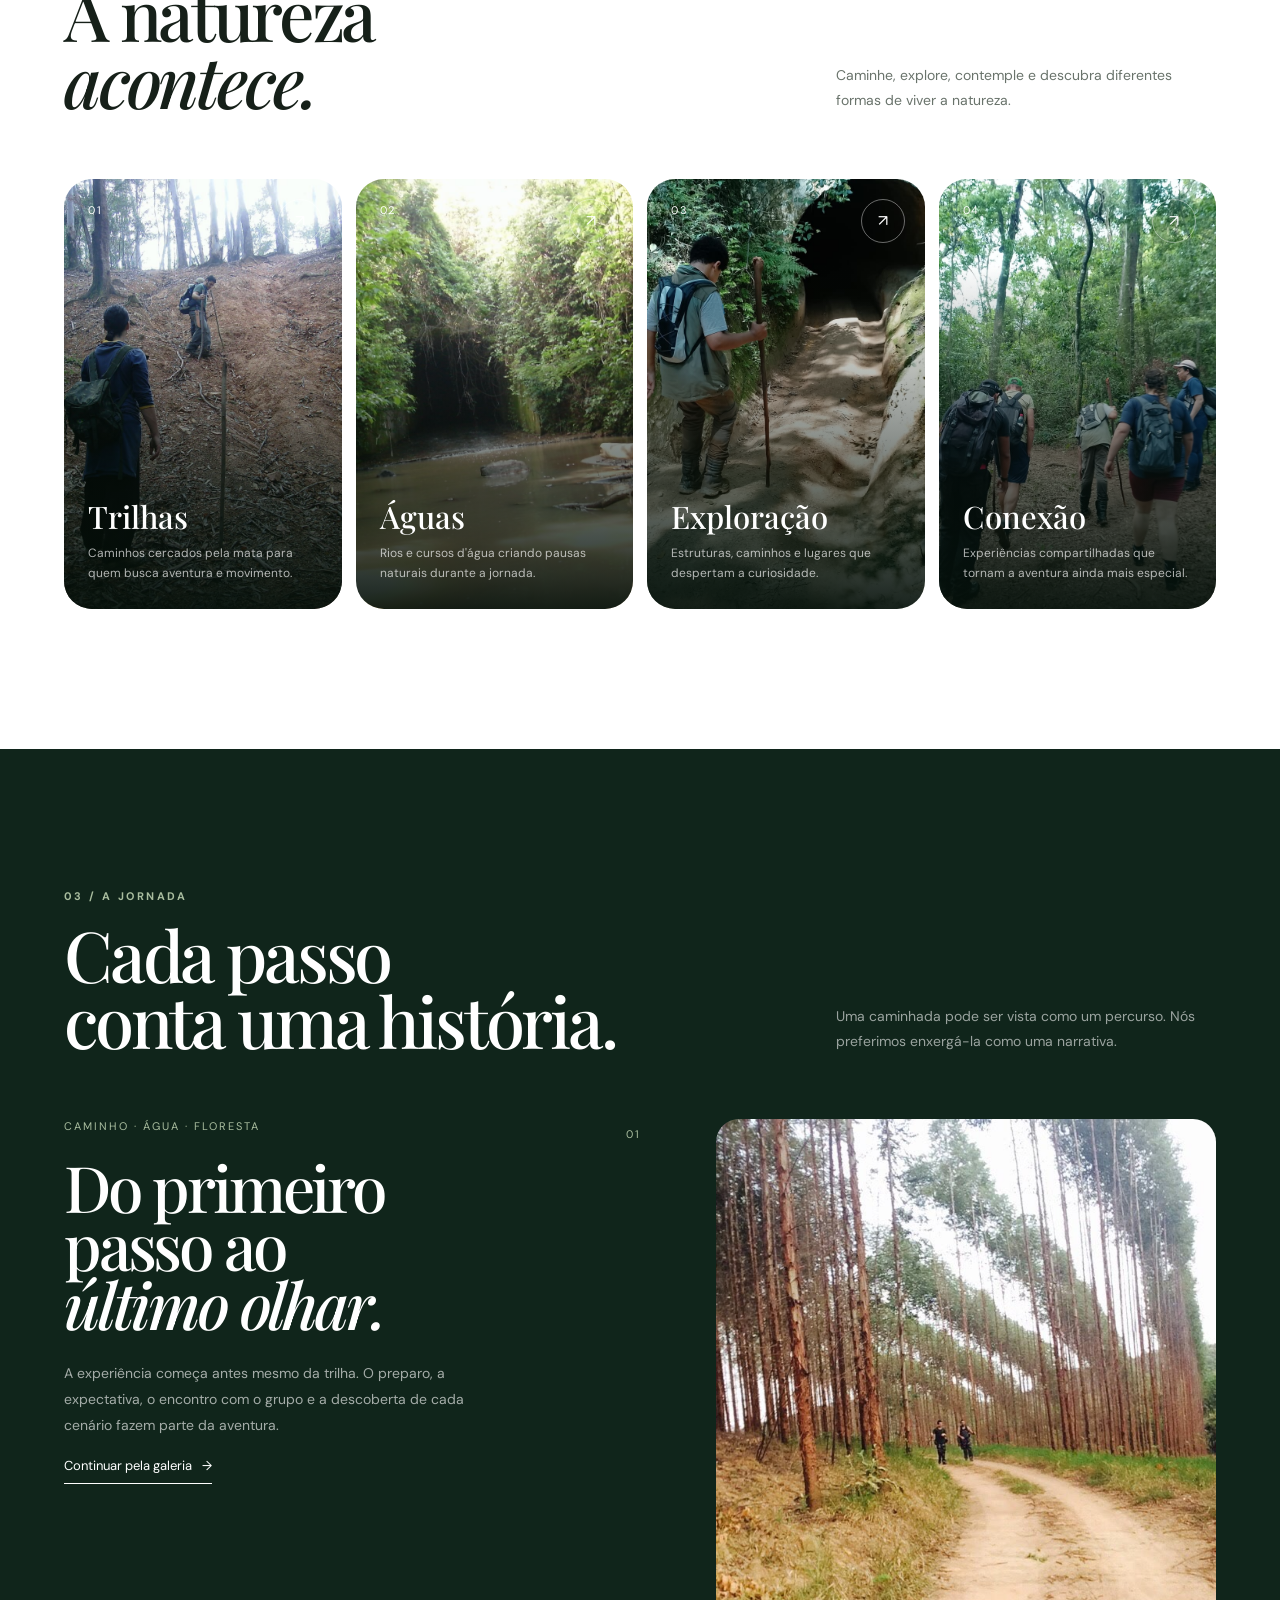
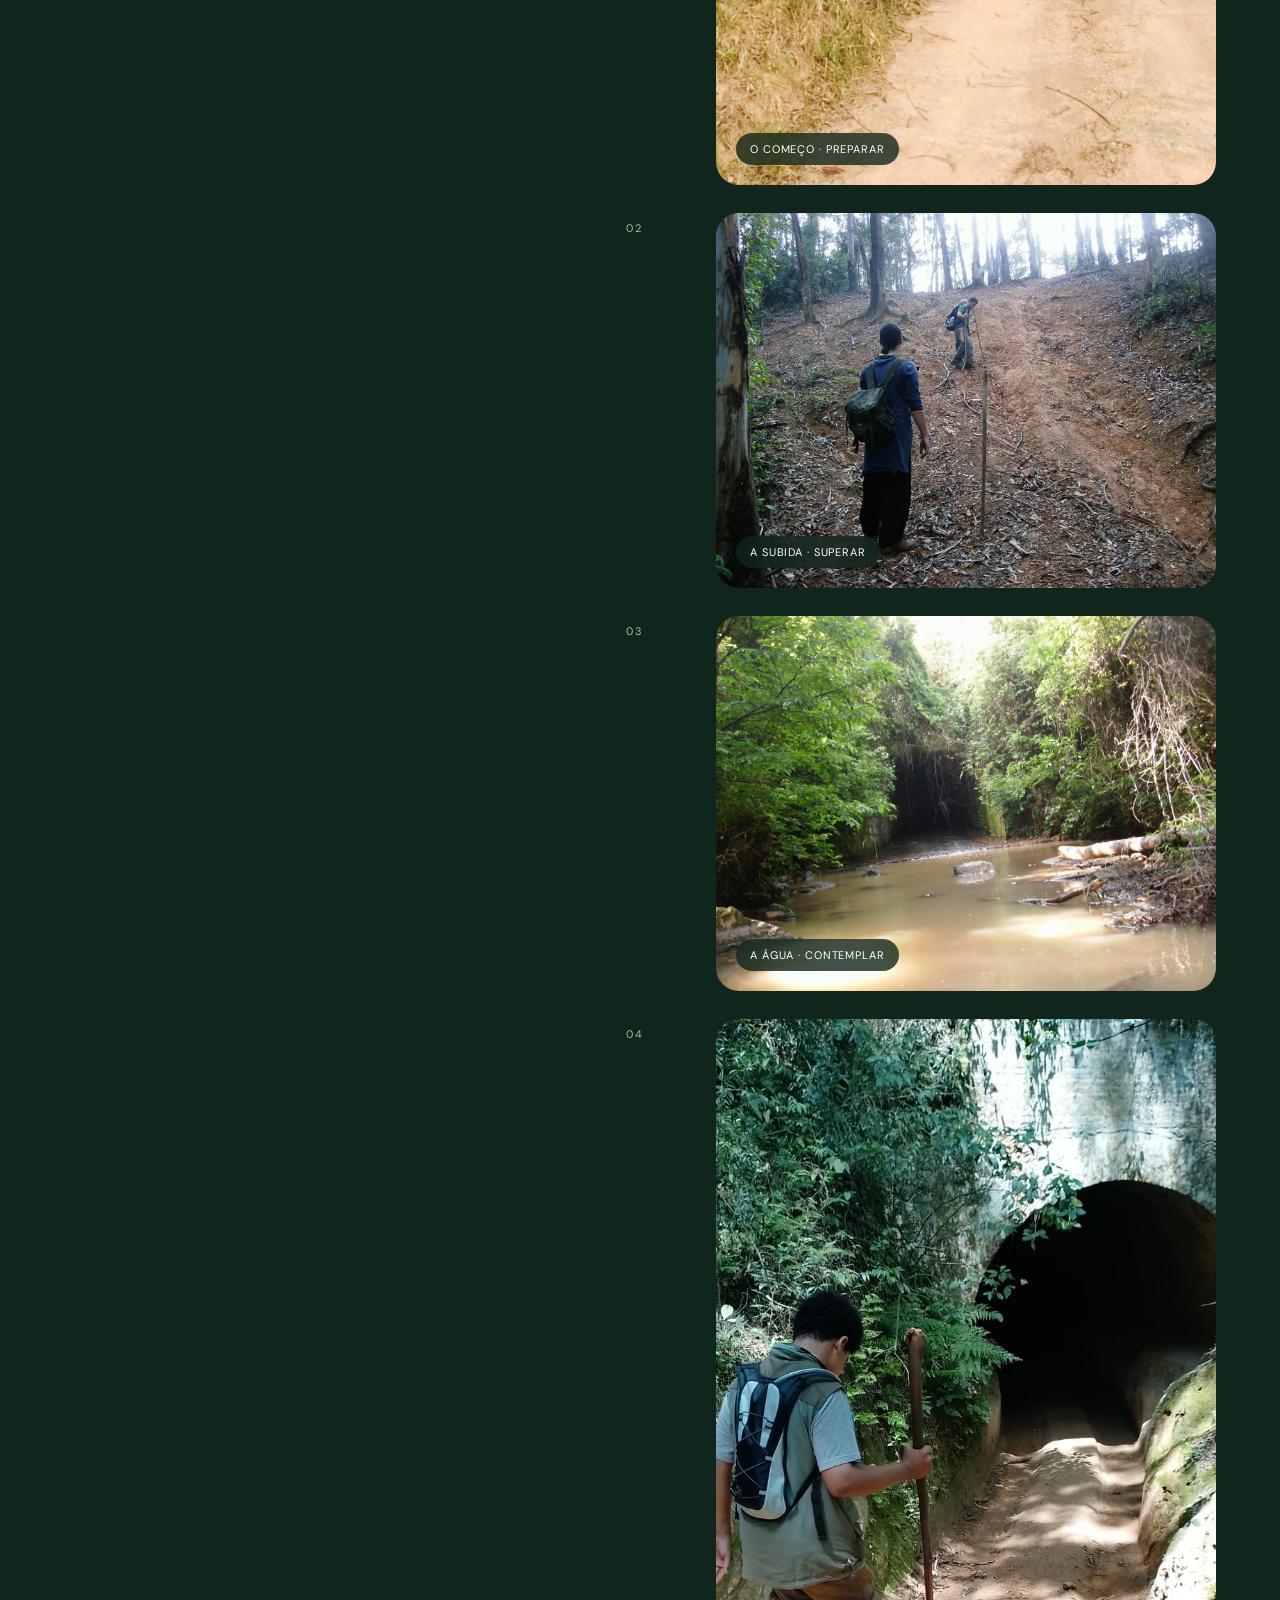
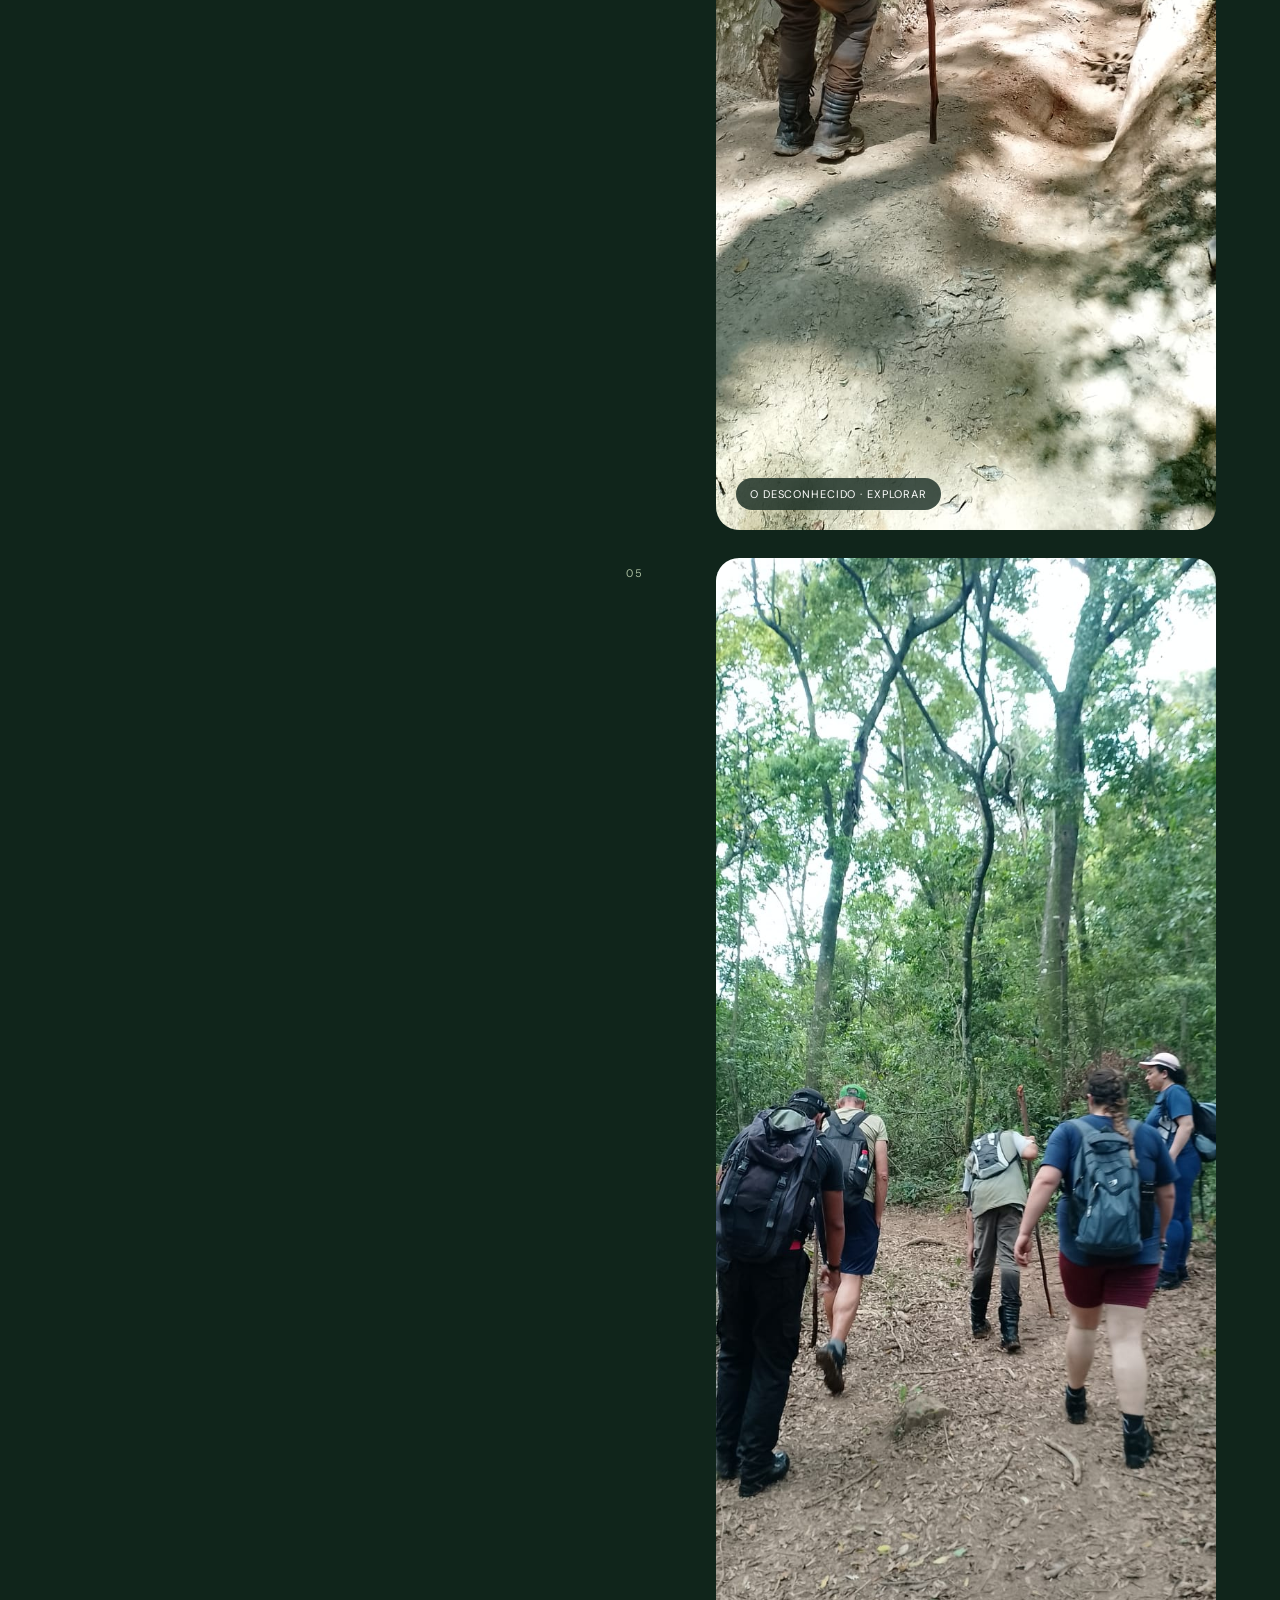
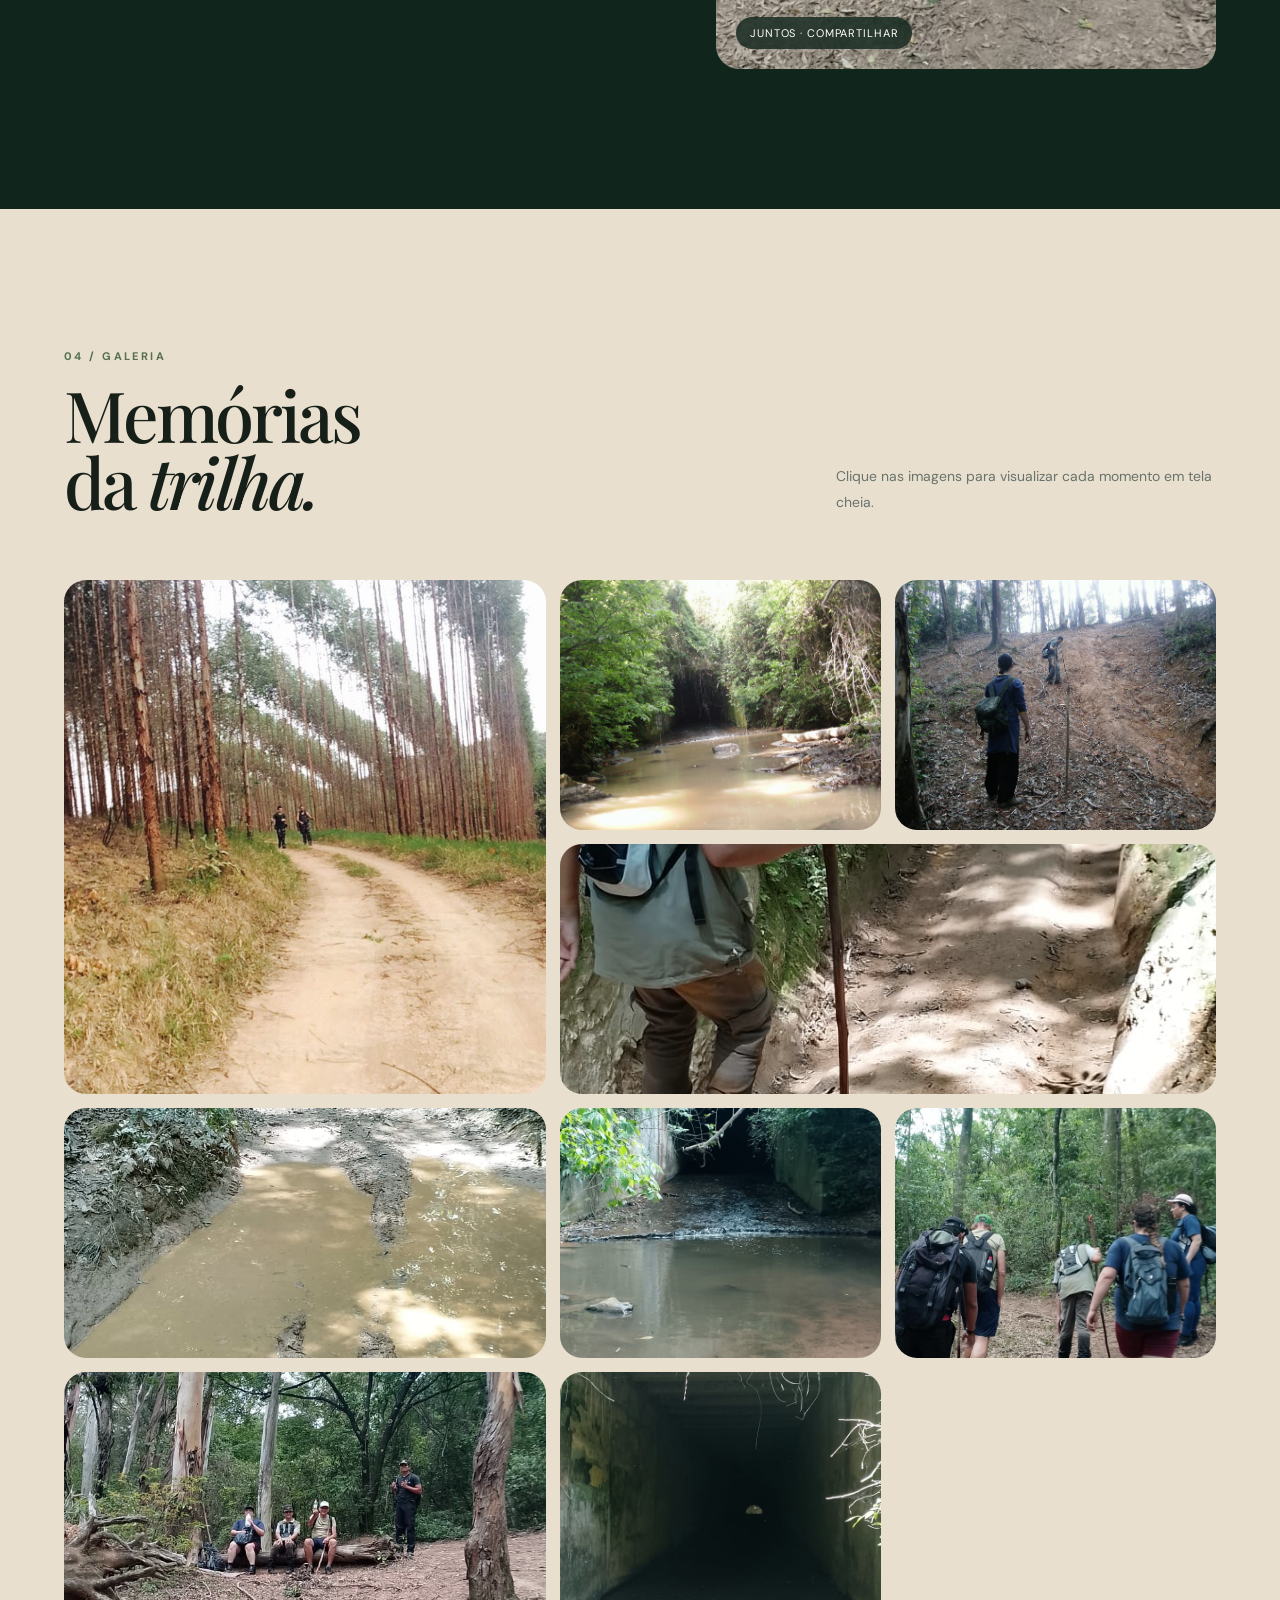
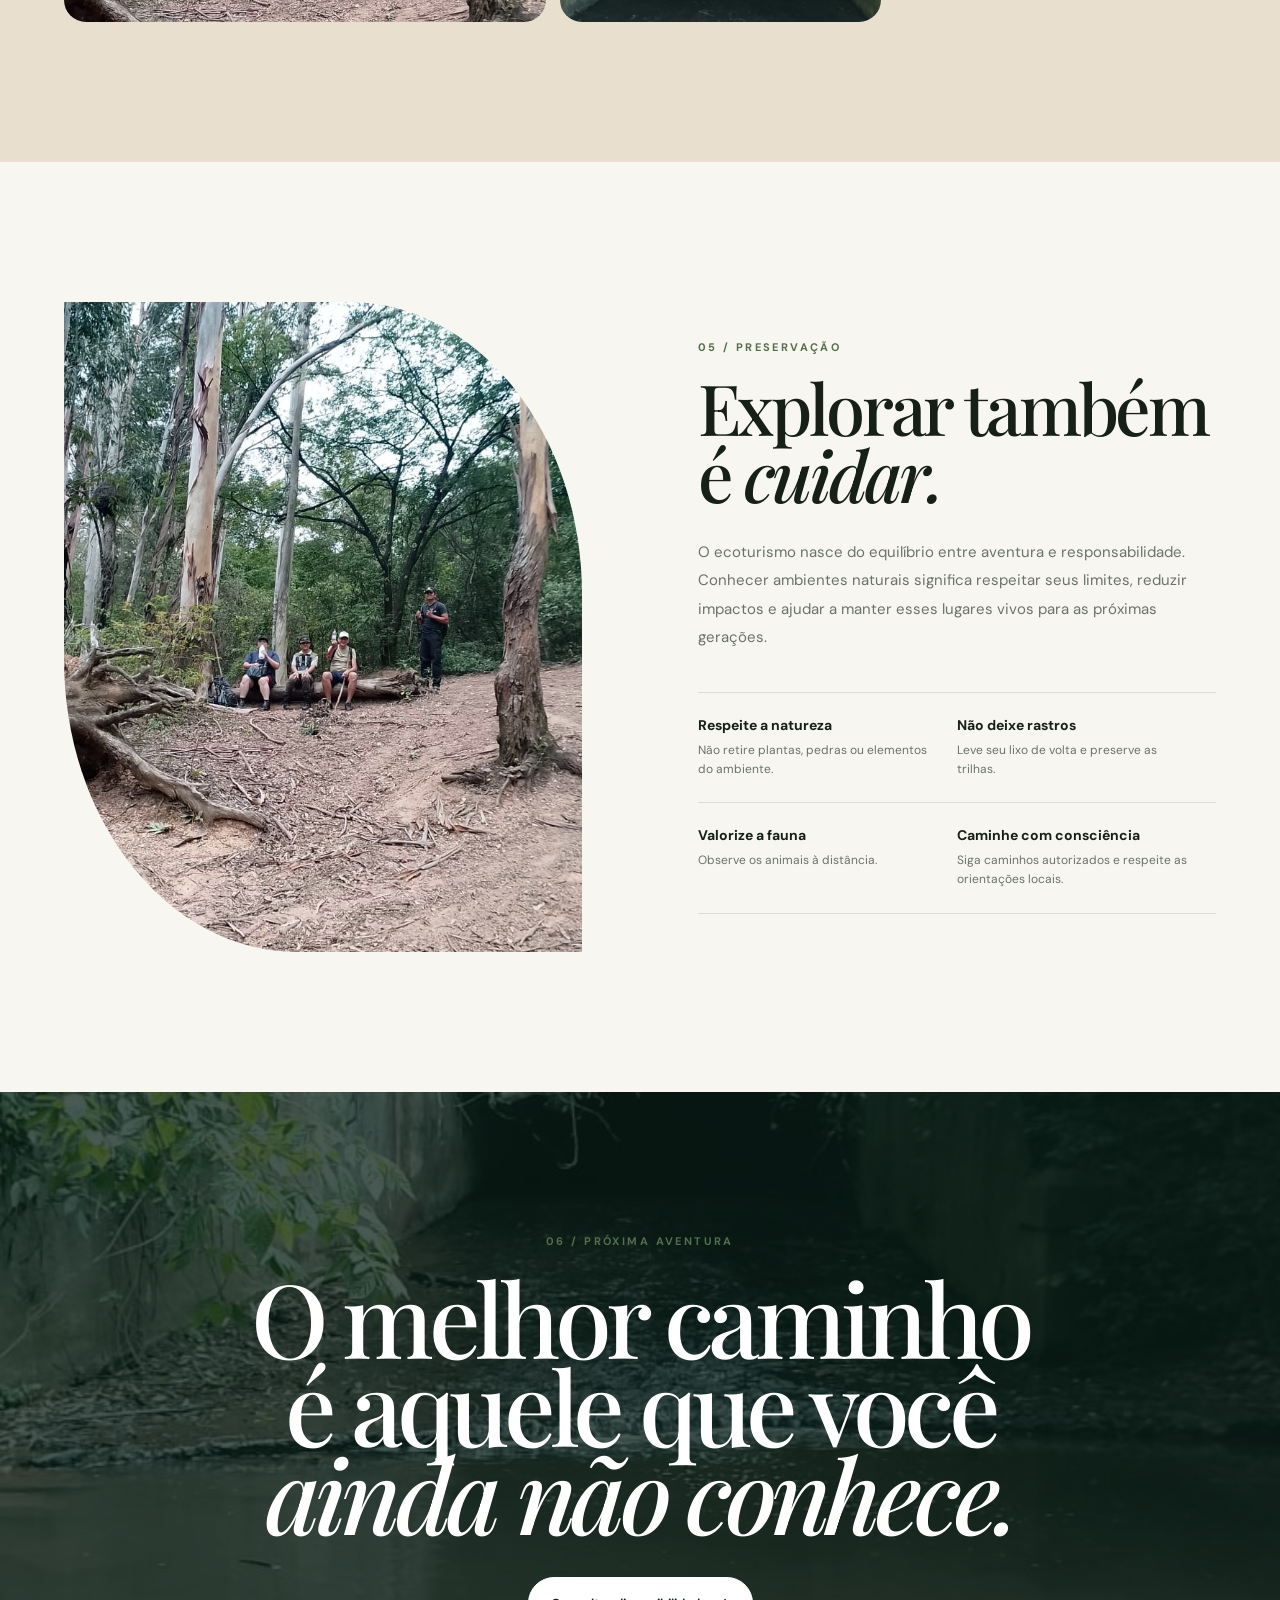
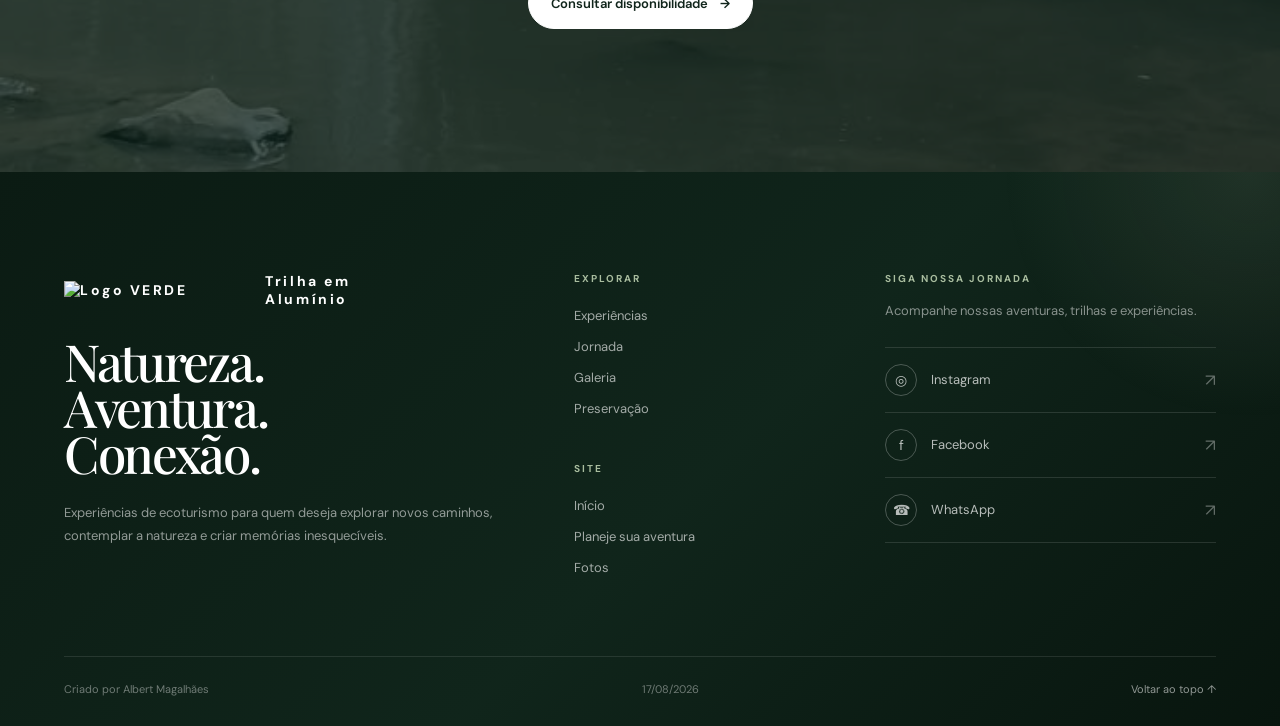
==== commit 828fef8b: "Update index.html" ====
--- a/index.html
+++ b/index.html
@@ -43,7 +43,7 @@
     <div class="container header-container">
 
       <a href="#inicio" class="logo">
-        <img src="assets/images/logo_mobile.png" alt="Logo VERDE" class="logo-image">
+        <img src="images/logo_mobile.png" alt="Logo VERDE" class="logo-image">
 
         <span>Ecoturismo & Aventura
         </span>
@@ -96,7 +96,7 @@
 
       <div class="hero-background">
 
-        <img src="assets/images/trilha-01.jpeg" alt="Estrada cercada pela Mata Atlântica">
+        <img src="images/trilha-01.jpeg" alt="Estrada cercada pela Mata Atlântica">
 
       </div>
 
@@ -249,7 +249,7 @@
 
             <div class="experience-image">
 
-              <img src="assets/images/trilha-03.jpeg" alt="Caminhantes realizando uma trilha">
+              <img src="images/trilha-03.jpeg" alt="Caminhantes realizando uma trilha">
 
             </div>
 
@@ -282,7 +282,7 @@
 
             <div class="experience-image">
 
-              <img src="assets/images/trilha-02.jpeg" alt="Riacho em meio à floresta">
+              <img src="images/trilha-02.jpeg" alt="Riacho em meio à floresta">
 
             </div>
 
@@ -315,7 +315,7 @@
 
             <div class="experience-image">
 
-              <img src="assets/images/trilha-04.jpeg" alt="Túnel em meio à vegetação">
+              <img src="images/trilha-04.jpeg" alt="Túnel em meio à vegetação">
 
             </div>
 
@@ -348,7 +348,7 @@
 
             <div class="experience-image">
 
-              <img src="assets/images/trilha-07.jpeg" alt="Grupo caminhando pela floresta">
+              <img src="images/trilha-07.jpeg" alt="Grupo caminhando pela floresta">
 
             </div>
 
@@ -457,7 +457,7 @@
 
               <div class="journey-image">
 
-                <img src="assets/images/trilha-01.jpeg" alt="Caminho entre árvores">
+                <img src="images/trilha-01.jpeg" alt="Caminho entre árvores">
 
                 <span>
                   O começo · Preparar
@@ -475,7 +475,7 @@
 
               <div class="journey-image">
 
-                <img src="assets/images/trilha-03.jpeg" alt="Subida em trilha">
+                <img src="images/trilha-03.jpeg" alt="Subida em trilha">
 
                 <span>
                   A subida · Superar
@@ -493,7 +493,7 @@
 
               <div class="journey-image">
 
-                <img src="assets/images/trilha-02.jpeg" alt="Riacho dentro da floresta">
+                <img src="images/trilha-02.jpeg" alt="Riacho dentro da floresta">
 
                 <span>
                   A água · Contemplar
@@ -511,7 +511,7 @@
 
               <div class="journey-image">
 
-                <img src="assets/images/trilha-04.jpeg" alt="Túnel em meio à mata">
+                <img src="images/trilha-04.jpeg" alt="Túnel em meio à mata">
 
                 <span>
                   O desconhecido · Explorar
@@ -529,7 +529,7 @@
 
               <div class="journey-image">
 
-                <img src="assets/images/trilha-07.jpeg" alt="Grupo caminhando na mata">
+                <img src="images/trilha-07.jpeg" alt="Grupo caminhando na mata">
 
                 <span>
                   Juntos · Compartilhar
@@ -587,7 +587,7 @@
 
           <figure class="gallery-item">
 
-            <img src="assets/images/trilha-01.jpeg" alt="Estrada entre árvores">
+            <img src="images/trilha-01.jpeg" alt="Estrada entre árvores">
 
             <figcaption>Caminho</figcaption>
 
@@ -596,7 +596,7 @@
 
           <figure class="gallery-item">
 
-            <img src="assets/images/trilha-02.jpeg" alt="Riacho na floresta">
+            <img src="images/trilha-02.jpeg" alt="Riacho na floresta">
 
             <figcaption>Água</figcaption>
 
@@ -605,7 +605,7 @@
 
           <figure class="gallery-item">
 
-            <img src="assets/images/trilha-03.jpeg" alt="Subida da trilha">
+            <img src="images/trilha-03.jpeg" alt="Subida da trilha">
 
             <figcaption>Aventura</figcaption>
 
@@ -614,7 +614,7 @@
 
           <figure class="gallery-item">
 
-            <img src="assets/images/trilha-04.jpeg" alt="Túnel na mata">
+            <img src="images/trilha-04.jpeg" alt="Túnel na mata">
 
             <figcaption>Exploração</figcaption>
 
@@ -623,7 +623,7 @@
 
           <figure class="gallery-item">
 
-            <img src="assets/images/trilha-05.jpeg" alt="Trilha com água e lama">
+            <img src="images/trilha-05.jpeg" alt="Trilha com água e lama">
 
             <figcaption>Desafio</figcaption>
 
@@ -632,7 +632,7 @@
 
           <figure class="gallery-item">
 
-            <img src="assets/images/trilha-06.jpeg" alt="Túnel sobre o riacho">
+            <img src="images/trilha-06.jpeg" alt="Túnel sobre o riacho">
 
             <figcaption>Descoberta</figcaption>
 
@@ -641,7 +641,7 @@
 
           <figure class="gallery-item">
 
-            <img src="assets/images/trilha-07.jpeg" alt="Grupo caminhando">
+            <img src="images/trilha-07.jpeg" alt="Grupo caminhando">
 
             <figcaption>Conexão</figcaption>
 
@@ -650,7 +650,7 @@
 
           <figure class="gallery-item">
 
-            <img src="assets/images/trilha-08.jpeg" alt="Grupo descansando">
+            <img src="images/trilha-08.jpeg" alt="Grupo descansando">
 
             <figcaption>Pausa</figcaption>
 
@@ -659,7 +659,7 @@
 
           <figure class="gallery-item">
 
-            <img src="assets/images/trilha-09.jpeg" alt="Túnel e curso de água">
+            <img src="images/trilha-09.jpeg" alt="Túnel e curso de água">
 
             <figcaption>Natureza</figcaption>
 
@@ -684,7 +684,7 @@
 
         <div class="preservation-image reveal">
 
-          <img src="assets/images/trilha-08.jpeg" alt="Grupo descansando em área de floresta">
+          <img src="images/trilha-08.jpeg" alt="Grupo descansando em área de floresta">
 
         </div>
 
@@ -784,7 +784,7 @@
 
       <div class="cta-background">
 
-        <img src="assets/images/trilha-06.jpeg" alt="Curso de água em meio à floresta">
+        <img src="images/trilha-06.jpeg" alt="Curso de água em meio à floresta">
 
       </div>
 
@@ -836,12 +836,12 @@
 
                 <a href="#inicio" class="logo">
                     <img
-                        src="assets/images/logo.png"
+                        src="images/logo.png"
                         alt="Logo VERDE"
                         class="logo-image"
                     >
 
-                    <span>VERDE</span>
+                    <span>Trilha em Alumínio</span>
                 </a>
 
                 <h2>
@@ -1210,4 +1210,4 @@
 
 </body>
 
-</html>+</html>
